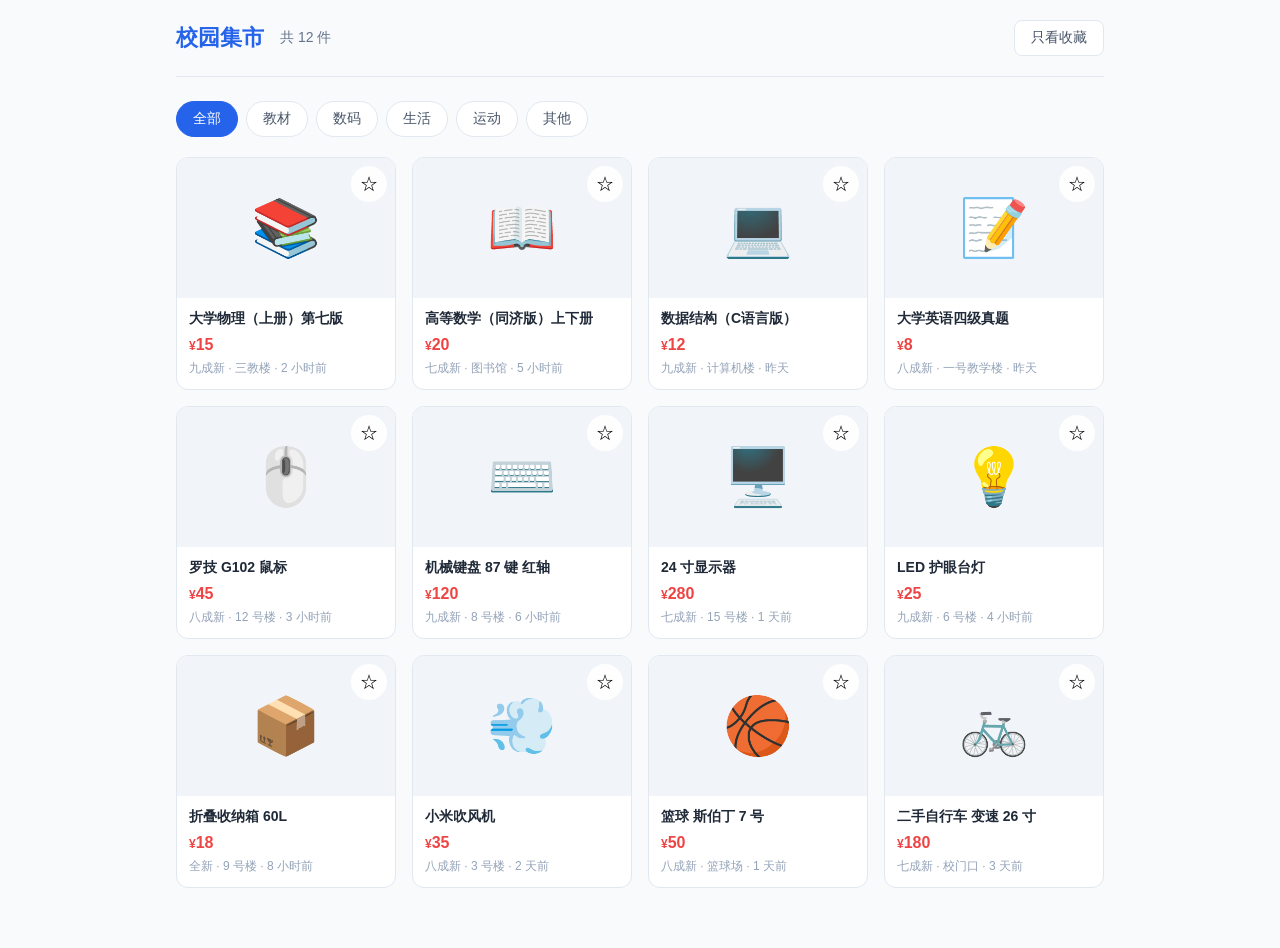
==== index.html @ 7775b3d7 "人机交互作业：校园集市" ====
<!DOCTYPE html>
<html lang="zh-CN">
<head>
  <meta charset="utf-8">
  <meta name="viewport" content="width=device-width, initial-scale=1">
  <title>校园集市</title>
  <link rel="stylesheet" href="css/style.css">
</head>
<body>

  <header>
    <h1>校园集市</h1>
    <span class="count" id="count">共 0 件</span>
    <button class="fav-filter" id="favFilter">只看收藏</button>
  </header>

  <div class="filters" id="filters">
    <button class="active" data-cat="全部">全部</button>
    <button data-cat="教材">教材</button>
    <button data-cat="数码">数码</button>
    <button data-cat="生活">生活</button>
    <button data-cat="运动">运动</button>
    <button data-cat="其他">其他</button>
  </div>

  <div class="grid" id="grid"></div>

  <script src="js/data.js"></script>
  <script src="js/app.js"></script>
</body>
</html>
---- css/style.css ----
/* ===== 基础 ===== */
* { box-sizing: border-box; }

body {
  font-family: -apple-system, "Segoe UI", "Microsoft YaHei", sans-serif;
  max-width: 960px;
  margin: 0 auto;
  padding: 0 16px 60px;
  color: #1f2937;
  background: #f8fafc;
}

/* ===== 顶栏 ===== */
header {
  display: flex;
  align-items: center;
  gap: 16px;
  padding: 20px 0;
  border-bottom: 1px solid #e2e8f0;
  margin-bottom: 24px;
}
header h1 { font-size: 22px; margin: 0; color: #2563eb; }
header .count { color: #64748b; font-size: 14px; }

/* ===== 分类筛选 ===== */
.filters { display: flex; gap: 8px; flex-wrap: wrap; margin-bottom: 20px; }
.filters button {
  padding: 8px 16px;
  border: 1px solid #e2e8f0;
  background: #fff;
  border-radius: 999px;
  cursor: pointer;
  font-size: 14px;
  color: #475569;
}
.filters button:hover { border-color: #93c5fd; }
.filters button.active { background: #2563eb; color: #fff; border-color: #2563eb; }

/* ===== 商品卡片网格 ===== */
.grid {
  display: grid;
  grid-template-columns: repeat(auto-fill, minmax(200px, 1fr));
  gap: 16px;
}

.card {
  background: #fff;
  border-radius: 12px;
  overflow: hidden;
  border: 1px solid #e2e8f0;
  position: relative;
  transition: transform .15s, box-shadow .15s;
}
.card:hover { transform: translateY(-2px); box-shadow: 0 8px 20px rgba(0,0,0,.08); }

.card .thumb {
  height: 140px;
  display: flex;
  align-items: center;
  justify-content: center;
  font-size: 56px;
  background: #f1f5f9;
}
.card .info { padding: 12px; }
.card .title {
  font-size: 14px; font-weight: 600; margin: 0 0 8px;
  overflow: hidden; text-overflow: ellipsis; white-space: nowrap;
}
.card .price { color: #ef4444; font-weight: 700; font-size: 16px; }
.card .price::before { content: "¥"; font-size: 12px; }
.card .meta { font-size: 12px; color: #94a3b8; margin-top: 6px; }

/* ===== 收藏按钮 ===== */
.fav-btn {
  position: absolute; top: 8px; right: 8px;
  width: 36px; height: 36px;
  border: none; border-radius: 50%;
  background: rgba(255,255,255,.9);
  font-size: 18px; cursor: pointer; line-height: 1;
}
.fav-btn:hover { background: #fff; }

/* ===== 空状态 ===== */
.empty { text-align: center; padding: 60px 20px; color: #94a3b8; }
.empty button {
  margin-top: 12px; padding: 8px 20px;
  border: 1px solid #e2e8f0; background: #fff;
  border-radius: 8px; cursor: pointer; color: #2563eb;
}

/* ===== 移动端：两列变一列 ===== */
@media (max-width: 640px) {
  .grid { grid-template-columns: 1fr; }
}
/* ===== 只看收藏 按钮 ===== */
header .fav-filter {
  margin-left: auto;
  padding: 8px 16px;
  border: 1px solid #e2e8f0;
  background: #fff;
  border-radius: 8px;
  cursor: pointer;
  font-size: 14px;
  color: #475569;
}
header .fav-filter.on {
  background: #2563eb;
  color: #fff;
  border-color: #2563eb;
}
/* ===== 详情页 ===== */
.back { text-decoration: none; color: #2563eb; font-size: 14px; }
.detail {
  display: grid;
  grid-template-columns: 320px 1fr;
  gap: 32px;
  background: #fff;
  border: 1px solid #e2e8f0;
  border-radius: 12px;
  padding: 24px;
}
.detail-thumb {
  height: 320px;
  display: flex; align-items: center; justify-content: center;
  font-size: 140px;
  background: #f1f5f9;
  border-radius: 8px;
}
.detail-info h2 { margin: 0 0 12px; font-size: 22px; }
.detail-info .price { font-size: 28px; color: #ef4444; font-weight: 700; }
.detail-info .price::before { content: "¥"; font-size: 16px; }
.detail-info .tags { display: flex; gap: 8px; margin: 12px 0; }
.detail-info .tags span {
  font-size: 12px; padding: 4px 10px; border-radius: 999px;
  background: #eff6ff; color: #2563eb;
}
.desc { color: #475569; line-height: 1.8; }
.seller { list-style: none; padding: 0; color: #64748b; font-size: 14px; line-height: 2; }
.fav-btn-big {
  margin-top: 16px; padding: 12px 28px;
  border: 1px solid #e2e8f0; background: #fff;
  border-radius: 8px; cursor: pointer; font-size: 16px; color: #475569;
}
.fav-btn-big:hover { border-color: #93c5fd; }

@media (max-width: 640px) {
  .detail { grid-template-columns: 1fr; }
  .detail-thumb { height: 220px; font-size: 100px; }
}
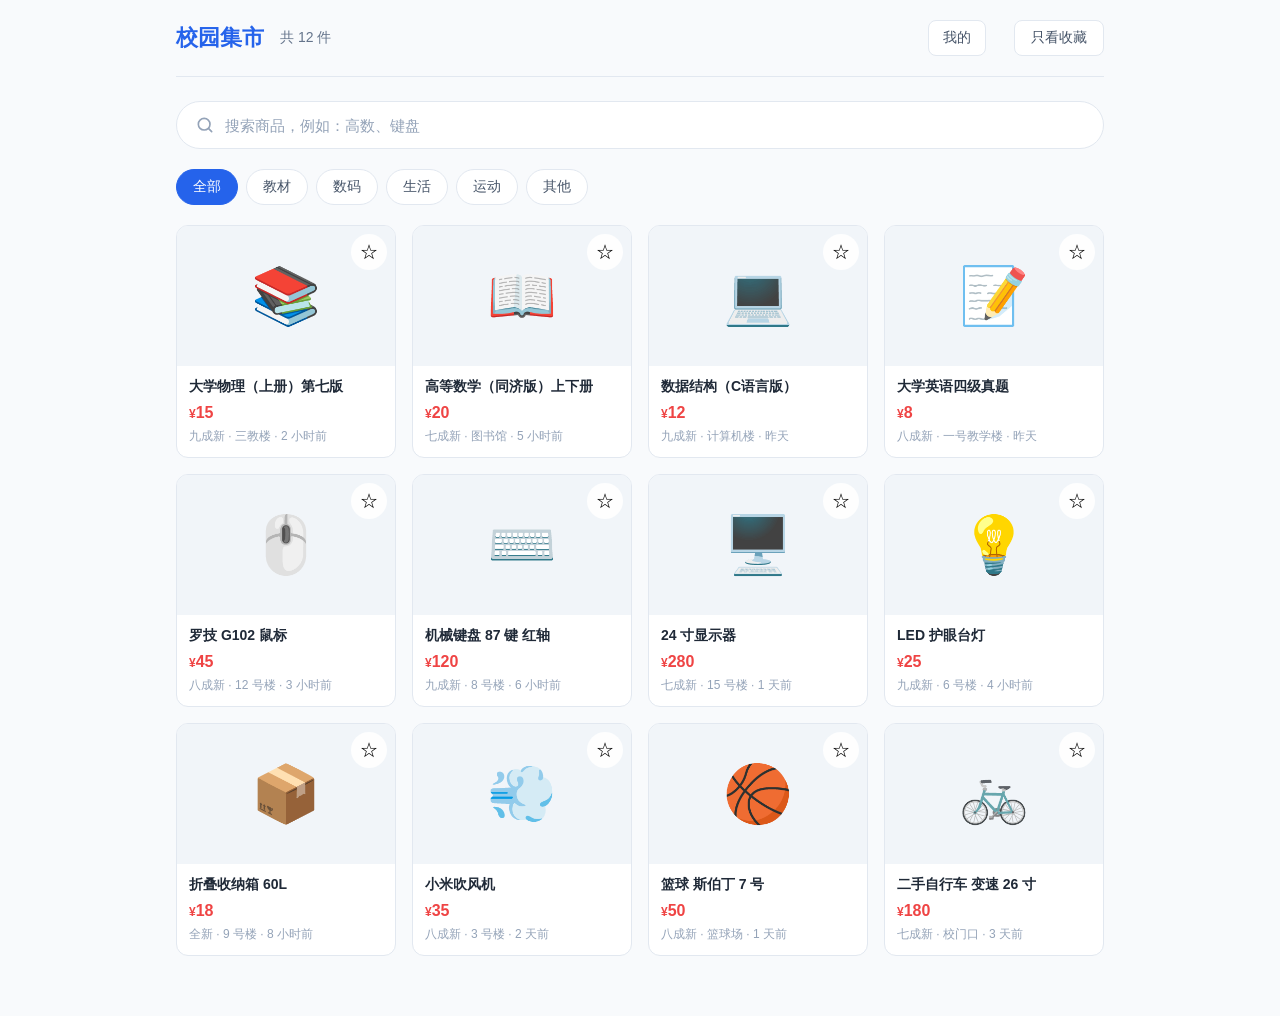
==== commit 2944fc22: "新增关键词搜索（含别名匹配）与个人主页（收藏/浏览记录标签），移除购物车" ====
--- a/index.html
+++ b/index.html
@@ -11,8 +11,13 @@
   <header>
     <h1>校园集市</h1>
     <span class="count" id="count">共 0 件</span>
+    <nav class="topnav">
+      <a href="profile.html" class="nav-link">我的</a>
+    </nav>
     <button class="fav-filter" id="favFilter">只看收藏</button>
   </header>
+
+  <input id="search" class="search" type="search" placeholder="搜索商品，例如：高数、键盘" aria-label="搜索商品">
 
   <div class="filters" id="filters">
     <button class="active" data-cat="全部">全部</button>
@@ -25,7 +30,12 @@
 
   <div class="grid" id="grid"></div>
 
+  <nav class="tabbar">
+    <a href="index.html" class="tab active">首页</a>
+    <a href="profile.html" class="tab">我的</a>
+  </nav>
+
   <script src="js/data.js"></script>
   <script src="js/app.js"></script>
 </body>
-</html>+</html>
--- a/css/style.css
+++ b/css/style.css
@@ -36,6 +36,26 @@
 .filters button:hover { border-color: #93c5fd; }
 .filters button.active { background: #2563eb; color: #fff; border-color: #2563eb; }
 
+/* ===== 搜索框 ===== */
+.search {
+  width: 100%;
+  height: 48px;
+  padding: 0 20px 0 48px;
+  margin-bottom: 20px;
+  font-family: inherit;
+  font-size: 15px;
+  color: #1f2937;
+  background-color: #fff;
+  background-image: url("data:image/svg+xml,%3Csvg xmlns='http://www.w3.org/2000/svg' width='20' height='20' viewBox='0 0 24 24' fill='none' stroke='%2394a3b8' stroke-width='2' stroke-linecap='round'%3E%3Ccircle cx='11' cy='11' r='7'/%3E%3Cpath d='M20 20l-3.6-3.6'/%3E%3C/svg%3E");
+  background-repeat: no-repeat;
+  background-position: 18px center;
+  border: 1px solid #e2e8f0;
+  border-radius: 999px;
+}
+.search::placeholder { color: #94a3b8; }
+.search:hover { border-color: #cbd5e1; }
+.search:focus { outline: none; border-color: #93c5fd; box-shadow: 0 0 0 3px rgba(37,99,235,.12); }
+
 /* ===== 商品卡片网格 ===== */
 .grid {
   display: grid;
@@ -146,4 +166,114 @@
 @media (max-width: 640px) {
   .detail { grid-template-columns: 1fr; }
   .detail-thumb { height: 220px; font-size: 100px; }
+}
+
+/* ===== 顶部导航（桌面端）===== */
+.topnav { display: flex; align-items: center; gap: 8px; margin-left: auto; }
+.nav-link {
+  padding: 8px 14px;
+  border: 1px solid #e2e8f0;
+  border-radius: 8px;
+  background: #fff;
+  color: #475569;
+  font-size: 14px;
+  text-decoration: none;
+}
+.nav-link:hover { border-color: #93c5fd; color: #2563eb; }
+header .topnav + .fav-filter { margin-left: 12px; }
+
+/* ===== 底部标签栏（手机端）===== */
+.tabbar { display: none; }
+
+/* ===== 收藏列表 ===== */
+#favList { display: flex; flex-direction: column; gap: 12px; }
+.cart-row {
+  display: flex;
+  align-items: center;
+  gap: 16px;
+  padding: 14px 16px;
+  background: #fff;
+  border: 1px solid #e2e8f0;
+  border-radius: 12px;
+}
+.cart-thumb {
+  width: 64px; height: 64px;
+  flex: none;
+  display: flex; align-items: center; justify-content: center;
+  font-size: 32px;
+  background: #f1f5f9;
+  border-radius: 8px;
+}
+.cart-info { flex: 1; min-width: 0; }
+.cart-title {
+  display: block;
+  color: #1f2937;
+  font-size: 14px;
+  font-weight: 600;
+  text-decoration: none;
+  overflow: hidden;
+  text-overflow: ellipsis;
+  white-space: nowrap;
+}
+.cart-meta { margin-top: 4px; font-size: 12px; color: #94a3b8; }
+.cart-price { color: #ef4444; font-weight: 700; }
+.cart-price::before { content: "¥"; font-size: 12px; }
+.cart-remove {
+  border: none; background: none;
+  color: #94a3b8; font-size: 13px; cursor: pointer;
+}
+.cart-remove:hover { color: #ef4444; }
+.empty-link { display: inline-block; margin-top: 12px; color: #2563eb; font-size: 14px; }
+
+/* ===== 个人主页 ===== */
+.profile-head {
+  display: flex; align-items: center; gap: 16px;
+  margin: 4px 0 16px;
+}
+.avatar {
+  width: 64px; height: 64px; flex: none;
+  display: flex; align-items: center; justify-content: center;
+  font-size: 26px; font-weight: 600;
+  color: #2563eb; background: #eff6ff; border-radius: 50%;
+}
+.p-name { margin: 0; font-size: 18px; font-weight: 600; }
+
+/* 标签：点了只换下面的内容，不跳页面 */
+.tabs { display: flex; gap: 12px; margin-bottom: 16px; }
+.tab-btn {
+  flex: 1;
+  padding: 12px;
+  font-family: inherit;
+  font-size: 14px;
+  color: #475569;
+  background: #fff;
+  border: 1px solid #e2e8f0;
+  border-radius: 10px;
+  cursor: pointer;
+}
+.tab-btn:hover { border-color: #93c5fd; }
+.tab-btn.active { color: #2563eb; background: #eff6ff; border-color: #bfdbfe; font-weight: 600; }
+
+/* 内容区 */
+.panel { padding: 12px; background: #fff; border: 1px solid #e2e8f0; border-radius: 12px; }
+.panel .cart-row { padding: 12px 8px; border: none; border-radius: 8px; }
+.panel .cart-row + .cart-row { border-top: 1px solid #f1f5f9; }
+
+@media (max-width: 640px) {
+  .topnav { display: none; }
+  header .topnav + .fav-filter { margin-left: auto; }
+  body { padding-bottom: 80px; }
+  .tabbar {
+    display: flex;
+    position: fixed; left: 0; right: 0; bottom: 0;
+    padding: 8px 0 calc(8px + env(safe-area-inset-bottom));
+    background: #fff;
+    border-top: 1px solid #e2e8f0;
+    z-index: 10;
+  }
+  .tabbar .tab {
+    flex: 1; text-align: center;
+    font-size: 12px; color: #64748b; text-decoration: none;
+  }
+  .tabbar .tab.active { color: #2563eb; font-weight: 600; }
 }
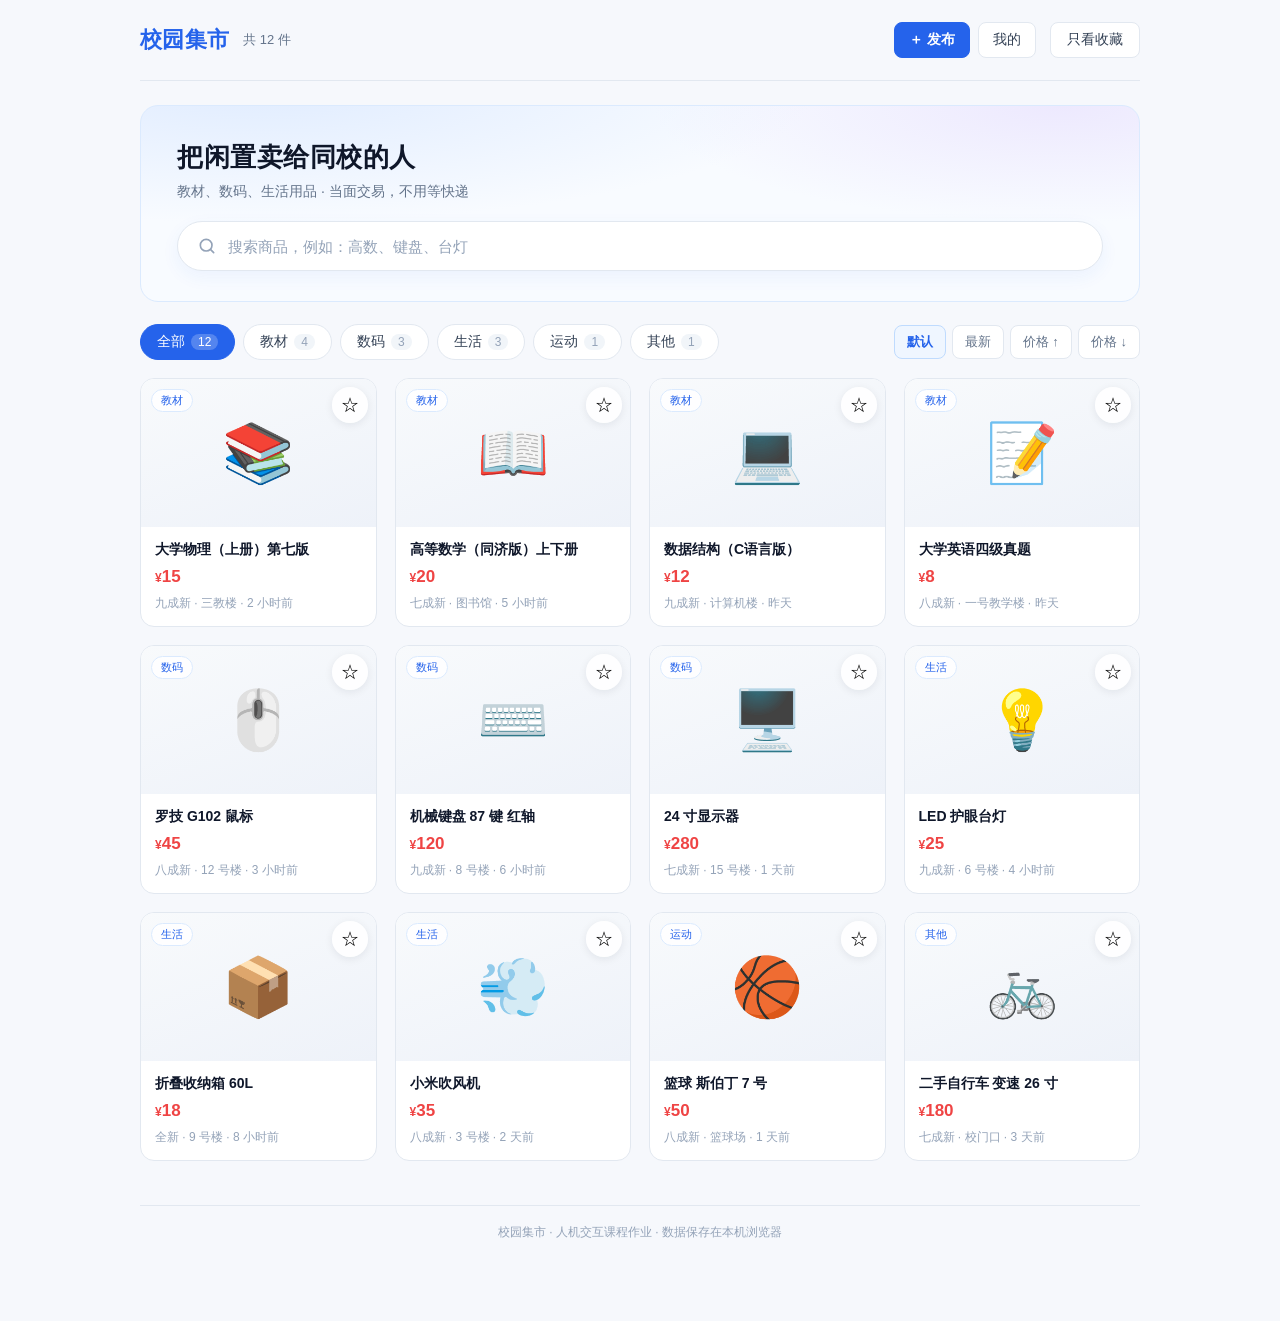
==== commit 4d2765a6: "整体加强：Hero 与视觉体系、分类计数、排序、发布页、浏览量、同类推荐、我发布的" ====
--- a/index.html
+++ b/index.html
@@ -3,39 +3,49 @@
 <head>
   <meta charset="utf-8">
   <meta name="viewport" content="width=device-width, initial-scale=1">
-  <title>校园集市</title>
+  <title>校园集市 · 校园二手交易</title>
   <link rel="stylesheet" href="css/style.css">
 </head>
 <body>
 
   <header>
-    <h1>校园集市</h1>
+    <a class="brand" href="index.html">校园集市</a>
     <span class="count" id="count">共 0 件</span>
     <nav class="topnav">
+      <a href="publish.html" class="nav-link nav-link--primary">＋ 发布</a>
       <a href="profile.html" class="nav-link">我的</a>
     </nav>
-    <button class="fav-filter" id="favFilter">只看收藏</button>
+    <button class="fav-filter" id="favFilter" aria-pressed="false">只看收藏</button>
   </header>
 
-  <input id="search" class="search" type="search" placeholder="搜索商品，例如：高数、键盘" aria-label="搜索商品">
+  <section class="hero">
+    <h2>把闲置卖给同校的人</h2>
+    <p>教材、数码、生活用品 · 当面交易，不用等快递</p>
+    <input id="search" class="search" type="search" placeholder="搜索商品，例如：高数、键盘、台灯" aria-label="搜索商品">
+  </section>
 
-  <div class="filters" id="filters">
-    <button class="active" data-cat="全部">全部</button>
-    <button data-cat="教材">教材</button>
-    <button data-cat="数码">数码</button>
-    <button data-cat="生活">生活</button>
-    <button data-cat="运动">运动</button>
-    <button data-cat="其他">其他</button>
+  <div class="toolbar">
+    <div class="filters" id="filters"></div>
+    <div class="sort" id="sort" role="group" aria-label="排序方式">
+      <button data-sort="default" class="active">默认</button>
+      <button data-sort="newest">最新</button>
+      <button data-sort="price-asc">价格 ↑</button>
+      <button data-sort="price-desc">价格 ↓</button>
+    </div>
   </div>
 
   <div class="grid" id="grid"></div>
 
+  <footer>校园集市 · 人机交互课程作业 · 数据保存在本机浏览器</footer>
+
   <nav class="tabbar">
     <a href="index.html" class="tab active">首页</a>
+    <a href="publish.html" class="tab">发布</a>
     <a href="profile.html" class="tab">我的</a>
   </nav>
 
   <script src="js/data.js"></script>
+  <script src="js/store.js"></script>
   <script src="js/app.js"></script>
 </body>
 </html>
--- a/css/style.css
+++ b/css/style.css
@@ -1,213 +1,407 @@
-/* ===== 基础 ===== */
+/* ===== 设计变量 ===== */
+:root {
+  --blue: #2563eb;
+  --blue-dark: #1d4ed8;
+  --blue-soft: #eff6ff;
+  --ink: #0f172a;
+  --text: #334155;
+  --muted: #64748b;
+  --faint: #94a3b8;
+  --line: #e2e8f0;
+  --bg: #f6f8fc;
+  --card: #ffffff;
+  --red: #ef4444;
+  --radius: 12px;
+}
+
 * { box-sizing: border-box; }
 
 body {
   font-family: -apple-system, "Segoe UI", "Microsoft YaHei", sans-serif;
-  max-width: 960px;
+  max-width: 1040px;
   margin: 0 auto;
-  padding: 0 16px 60px;
-  color: #1f2937;
-  background: #f8fafc;
-}
+  padding: 0 20px 80px;
+  color: var(--ink);
+  background: var(--bg);
+  -webkit-font-smoothing: antialiased;
+}
+
+a { color: var(--blue); }
 
 /* ===== 顶栏 ===== */
 header {
   display: flex;
   align-items: center;
-  gap: 16px;
-  padding: 20px 0;
-  border-bottom: 1px solid #e2e8f0;
+  gap: 14px;
+  padding: 22px 0;
+  border-bottom: 1px solid var(--line);
   margin-bottom: 24px;
 }
-header h1 { font-size: 22px; margin: 0; color: #2563eb; }
-header .count { color: #64748b; font-size: 14px; }
-
-/* ===== 分类筛选 ===== */
-.filters { display: flex; gap: 8px; flex-wrap: wrap; margin-bottom: 20px; }
-.filters button {
+header h1, header .brand {
+  font-size: 22px;
+  font-weight: 700;
+  margin: 0;
+  color: var(--blue);
+  text-decoration: none;
+  letter-spacing: .3px;
+}
+header .count { color: var(--muted); font-size: 13px; }
+header .back { color: var(--blue); text-decoration: none; font-size: 14px; }
+
+.topnav { display: flex; align-items: center; gap: 8px; margin-left: auto; }
+.nav-link {
+  padding: 8px 14px;
+  border: 1px solid var(--line);
+  border-radius: 8px;
+  background: #fff;
+  color: var(--text);
+  font-size: 14px;
+  text-decoration: none;
+  transition: border-color .15s, color .15s;
+}
+.nav-link:hover { border-color: #93c5fd; color: var(--blue); }
+.nav-link--primary {
+  background: var(--blue);
+  border-color: var(--blue);
+  color: #fff;
+  font-weight: 600;
+}
+.nav-link--primary:hover { background: var(--blue-dark); border-color: var(--blue-dark); color: #fff; }
+
+header .fav-filter {
   padding: 8px 16px;
-  border: 1px solid #e2e8f0;
-  background: #fff;
-  border-radius: 999px;
-  cursor: pointer;
-  font-size: 14px;
-  color: #475569;
-}
-.filters button:hover { border-color: #93c5fd; }
-.filters button.active { background: #2563eb; color: #fff; border-color: #2563eb; }
+  border: 1px solid var(--line);
+  background: #fff;
+  border-radius: 8px;
+  cursor: pointer;
+  font-size: 14px;
+  font-family: inherit;
+  color: var(--text);
+}
+header .fav-filter.on { background: var(--blue); color: #fff; border-color: var(--blue); }
+
+/* ===== 首页 Hero ===== */
+.hero {
+  padding: 34px 36px 30px;
+  margin-bottom: 22px;
+  border: 1px solid #dbeafe;
+  border-radius: 18px;
+  background:
+    radial-gradient(900px 220px at 12% -10%, #e0ecff 0%, transparent 62%),
+    radial-gradient(700px 200px at 92% 0%, #ede9fe 0%, transparent 58%),
+    #f8fbff;
+}
+.hero h2 { margin: 0 0 8px; font-size: 26px; letter-spacing: .5px; }
+.hero p { margin: 0 0 20px; color: var(--muted); font-size: 14px; }
 
 /* ===== 搜索框 ===== */
 .search {
   width: 100%;
-  height: 48px;
-  padding: 0 20px 0 48px;
-  margin-bottom: 20px;
+  height: 50px;
+  padding: 0 20px 0 50px;
   font-family: inherit;
   font-size: 15px;
-  color: #1f2937;
+  color: var(--ink);
   background-color: #fff;
   background-image: url("data:image/svg+xml,%3Csvg xmlns='http://www.w3.org/2000/svg' width='20' height='20' viewBox='0 0 24 24' fill='none' stroke='%2394a3b8' stroke-width='2' stroke-linecap='round'%3E%3Ccircle cx='11' cy='11' r='7'/%3E%3Cpath d='M20 20l-3.6-3.6'/%3E%3C/svg%3E");
   background-repeat: no-repeat;
-  background-position: 18px center;
-  border: 1px solid #e2e8f0;
+  background-position: 19px center;
+  border: 1px solid var(--line);
   border-radius: 999px;
-}
-.search::placeholder { color: #94a3b8; }
+  box-shadow: 0 6px 18px rgba(37, 99, 235, .06);
+}
+.search::placeholder { color: var(--faint); }
 .search:hover { border-color: #cbd5e1; }
-.search:focus { outline: none; border-color: #93c5fd; box-shadow: 0 0 0 3px rgba(37,99,235,.12); }
+.search:focus { outline: none; border-color: #93c5fd; box-shadow: 0 0 0 4px rgba(37, 99, 235, .12); }
+
+/* ===== 工具栏：分类 + 排序 ===== */
+.toolbar {
+  display: flex;
+  align-items: center;
+  gap: 12px;
+  flex-wrap: wrap;
+  margin-bottom: 18px;
+}
+.filters { display: flex; gap: 8px; flex-wrap: wrap; }
+.filters button {
+  display: inline-flex;
+  align-items: center;
+  gap: 6px;
+  padding: 8px 16px;
+  border: 1px solid var(--line);
+  background: #fff;
+  border-radius: 999px;
+  cursor: pointer;
+  font-size: 14px;
+  font-family: inherit;
+  color: var(--text);
+  transition: border-color .15s, background .15s;
+}
+.filters button:hover { border-color: #93c5fd; }
+.filters button.active { background: var(--blue); color: #fff; border-color: var(--blue); }
+.filters .tag-n {
+  font-size: 12px;
+  color: var(--faint);
+  background: #f1f5f9;
+  border-radius: 999px;
+  padding: 1px 7px;
+}
+.filters button.active .tag-n { background: rgba(255,255,255,.22); color: #fff; }
+
+.sort { display: flex; gap: 6px; margin-left: auto; }
+.sort button {
+  padding: 7px 12px;
+  border: 1px solid var(--line);
+  background: #fff;
+  border-radius: 8px;
+  cursor: pointer;
+  font-size: 13px;
+  font-family: inherit;
+  color: var(--muted);
+}
+.sort button:hover { border-color: #93c5fd; color: var(--blue); }
+.sort button.active { background: var(--blue-soft); border-color: #bfdbfe; color: var(--blue); font-weight: 600; }
 
 /* ===== 商品卡片网格 ===== */
 .grid {
   display: grid;
-  grid-template-columns: repeat(auto-fill, minmax(200px, 1fr));
-  gap: 16px;
-}
-
+  grid-template-columns: repeat(auto-fill, minmax(220px, 1fr));
+  gap: 18px;
+}
 .card {
-  background: #fff;
-  border-radius: 12px;
+  background: var(--card);
+  border-radius: 14px;
   overflow: hidden;
-  border: 1px solid #e2e8f0;
+  border: 1px solid var(--line);
   position: relative;
-  transition: transform .15s, box-shadow .15s;
-}
-.card:hover { transform: translateY(-2px); box-shadow: 0 8px 20px rgba(0,0,0,.08); }
-
+  transition: transform .18s, box-shadow .18s, border-color .18s;
+}
+.card:hover {
+  transform: translateY(-3px);
+  border-color: #dbeafe;
+  box-shadow: 0 12px 26px rgba(15, 23, 42, .09);
+}
 .card .thumb {
-  height: 140px;
+  height: 148px;
   display: flex;
   align-items: center;
   justify-content: center;
-  font-size: 56px;
-  background: #f1f5f9;
-}
-.card .info { padding: 12px; }
+  font-size: 58px;
+  background: linear-gradient(160deg, #f8fafc, #eef2f9);
+}
+.card .info { padding: 14px; }
 .card .title {
-  font-size: 14px; font-weight: 600; margin: 0 0 8px;
-  overflow: hidden; text-overflow: ellipsis; white-space: nowrap;
-}
-.card .price { color: #ef4444; font-weight: 700; font-size: 16px; }
+  font-size: 14px;
+  font-weight: 600;
+  margin: 0 0 8px;
+  overflow: hidden;
+  text-overflow: ellipsis;
+  white-space: nowrap;
+}
+.card .price { color: var(--red); font-weight: 700; font-size: 17px; }
 .card .price::before { content: "¥"; font-size: 12px; }
-.card .meta { font-size: 12px; color: #94a3b8; margin-top: 6px; }
+.card .meta { font-size: 12px; color: var(--faint); margin-top: 8px; }
+.card .cat-tag {
+  position: absolute;
+  left: 10px;
+  top: 10px;
+  padding: 3px 9px;
+  font-size: 11px;
+  color: var(--blue);
+  background: rgba(255,255,255,.92);
+  border: 1px solid #dbeafe;
+  border-radius: 999px;
+}
 
 /* ===== 收藏按钮 ===== */
 .fav-btn {
-  position: absolute; top: 8px; right: 8px;
-  width: 36px; height: 36px;
-  border: none; border-radius: 50%;
-  background: rgba(255,255,255,.9);
-  font-size: 18px; cursor: pointer; line-height: 1;
+  position: absolute;
+  top: 8px;
+  right: 8px;
+  width: 36px;
+  height: 36px;
+  border: none;
+  border-radius: 50%;
+  background: rgba(255,255,255,.92);
+  box-shadow: 0 2px 8px rgba(15,23,42,.08);
+  font-size: 18px;
+  cursor: pointer;
+  line-height: 1;
 }
 .fav-btn:hover { background: #fff; }
 
 /* ===== 空状态 ===== */
-.empty { text-align: center; padding: 60px 20px; color: #94a3b8; }
+.empty { grid-column: 1 / -1; text-align: center; padding: 64px 20px; color: var(--faint); }
+.empty p { margin: 0 0 4px; font-size: 15px; }
 .empty button {
-  margin-top: 12px; padding: 8px 20px;
-  border: 1px solid #e2e8f0; background: #fff;
-  border-radius: 8px; cursor: pointer; color: #2563eb;
-}
-
-/* ===== 移动端：两列变一列 ===== */
-@media (max-width: 640px) {
-  .grid { grid-template-columns: 1fr; }
-}
-/* ===== 只看收藏 按钮 ===== */
-header .fav-filter {
-  margin-left: auto;
-  padding: 8px 16px;
-  border: 1px solid #e2e8f0;
+  margin-top: 14px;
+  padding: 9px 22px;
+  border: 1px solid var(--line);
   background: #fff;
   border-radius: 8px;
   cursor: pointer;
-  font-size: 14px;
-  color: #475569;
-}
-header .fav-filter.on {
-  background: #2563eb;
-  color: #fff;
-  border-color: #2563eb;
-}
+  color: var(--blue);
+  font-family: inherit;
+  font-size: 14px;
+}
+.empty-link { display: inline-block; margin-top: 12px; color: var(--blue); font-size: 14px; }
+
+/* ===== 页脚 ===== */
+footer {
+  margin-top: 44px;
+  padding-top: 18px;
+  border-top: 1px solid var(--line);
+  color: var(--faint);
+  font-size: 12px;
+  text-align: center;
+}
+
 /* ===== 详情页 ===== */
-.back { text-decoration: none; color: #2563eb; font-size: 14px; }
 .detail {
   display: grid;
-  grid-template-columns: 320px 1fr;
+  grid-template-columns: 340px 1fr;
   gap: 32px;
   background: #fff;
-  border: 1px solid #e2e8f0;
+  border: 1px solid var(--line);
+  border-radius: 16px;
+  padding: 26px;
+}
+.detail-thumb {
+  height: 340px;
+  display: flex;
+  align-items: center;
+  justify-content: center;
+  font-size: 150px;
+  background: linear-gradient(160deg, #f8fafc, #eef2f9);
   border-radius: 12px;
-  padding: 24px;
-}
-.detail-thumb {
-  height: 320px;
-  display: flex; align-items: center; justify-content: center;
-  font-size: 140px;
-  background: #f1f5f9;
-  border-radius: 8px;
 }
 .detail-info h2 { margin: 0 0 12px; font-size: 22px; }
-.detail-info .price { font-size: 28px; color: #ef4444; font-weight: 700; }
+.detail-info .price { font-size: 28px; color: var(--red); font-weight: 700; }
 .detail-info .price::before { content: "¥"; font-size: 16px; }
 .detail-info .tags { display: flex; gap: 8px; margin: 12px 0; }
 .detail-info .tags span {
-  font-size: 12px; padding: 4px 10px; border-radius: 999px;
-  background: #eff6ff; color: #2563eb;
-}
-.desc { color: #475569; line-height: 1.8; }
-.seller { list-style: none; padding: 0; color: #64748b; font-size: 14px; line-height: 2; }
+  font-size: 12px;
+  padding: 4px 10px;
+  border-radius: 999px;
+  background: var(--blue-soft);
+  color: var(--blue);
+}
+.desc { color: var(--text); line-height: 1.8; }
+.seller { list-style: none; padding: 0; color: var(--muted); font-size: 14px; line-height: 2; }
 .fav-btn-big {
-  margin-top: 16px; padding: 12px 28px;
-  border: 1px solid #e2e8f0; background: #fff;
-  border-radius: 8px; cursor: pointer; font-size: 16px; color: #475569;
-}
-.fav-btn-big:hover { border-color: #93c5fd; }
-
-@media (max-width: 640px) {
-  .detail { grid-template-columns: 1fr; }
-  .detail-thumb { height: 220px; font-size: 100px; }
-}
-
-/* ===== 顶部导航（桌面端）===== */
-.topnav { display: flex; align-items: center; gap: 8px; margin-left: auto; }
-.nav-link {
-  padding: 8px 14px;
-  border: 1px solid #e2e8f0;
-  border-radius: 8px;
-  background: #fff;
-  color: #475569;
-  font-size: 14px;
-  text-decoration: none;
-}
-.nav-link:hover { border-color: #93c5fd; color: #2563eb; }
-header .topnav + .fav-filter { margin-left: 12px; }
-
-/* ===== 底部标签栏（手机端）===== */
-.tabbar { display: none; }
-
-/* ===== 收藏列表 ===== */
-#favList { display: flex; flex-direction: column; gap: 12px; }
-.cart-row {
-  display: flex;
-  align-items: center;
-  gap: 16px;
-  padding: 14px 16px;
-  background: #fff;
-  border: 1px solid #e2e8f0;
-  border-radius: 12px;
-}
-.cart-thumb {
-  width: 64px; height: 64px;
-  flex: none;
+  margin-top: 16px;
+  padding: 12px 28px;
+  border: 1px solid var(--line);
+  background: #fff;
+  border-radius: 10px;
+  cursor: pointer;
+  font-size: 16px;
+  font-family: inherit;
+  color: var(--text);
+}
+.fav-btn-big:hover { border-color: #93c5fd; color: var(--blue); }
+
+.section-title {
+  margin: 34px 0 14px;
+  font-size: 16px;
+  font-weight: 600;
+}
+
+/* ===== 发布页表单 ===== */
+.form-card {
+  background: #fff;
+  border: 1px solid var(--line);
+  border-radius: 16px;
+  padding: 28px;
+}
+.field { margin-bottom: 18px; }
+.field label { display: block; margin-bottom: 8px; font-size: 14px; color: var(--text); font-weight: 600; }
+.field .hint { font-weight: 400; color: var(--faint); font-size: 12px; margin-left: 6px; }
+.field input,
+.field select,
+.field textarea {
+  width: 100%;
+  padding: 11px 14px;
+  font-family: inherit;
+  font-size: 14px;
+  color: var(--ink);
+  background: #fff;
+  border: 1px solid var(--line);
+  border-radius: 10px;
+}
+.field textarea { min-height: 96px; resize: vertical; line-height: 1.7; }
+.field input:focus,
+.field select:focus,
+.field textarea:focus { outline: none; border-color: #93c5fd; box-shadow: 0 0 0 3px rgba(37,99,235,.12); }
+.field-row { display: grid; grid-template-columns: 1fr 1fr; gap: 16px; }
+.emoji-picker { display: flex; gap: 8px; flex-wrap: wrap; }
+.emoji-picker button {
+  width: 46px; height: 46px;
+  font-size: 22px;
+  border: 1px solid var(--line);
+  border-radius: 10px;
+  background: #fff;
+  cursor: pointer;
+}
+.emoji-picker button.active { border-color: var(--blue); background: var(--blue-soft); }
+.submit-btn {
+  width: 100%;
+  padding: 14px;
+  border: none;
+  border-radius: 10px;
+  background: var(--blue);
+  color: #fff;
+  font-size: 16px;
+  font-family: inherit;
+  font-weight: 600;
+  cursor: pointer;
+}
+.submit-btn:hover { background: var(--blue-dark); }
+.form-error { color: var(--red); font-size: 13px; margin: -6px 0 14px; }
+
+/* ===== 个人主页 ===== */
+.profile-head { display: flex; align-items: center; gap: 16px; margin: 4px 0 18px; }
+.avatar {
+  width: 64px; height: 64px; flex: none;
+  display: flex; align-items: center; justify-content: center;
+  font-size: 26px; font-weight: 600;
+  color: var(--blue); background: #e8f0ff; border-radius: 50%;
+}
+.p-name { margin: 0; font-size: 18px; font-weight: 600; }
+.p-sub { margin: 4px 0 0; font-size: 12px; color: var(--faint); }
+
+.tabs { display: flex; gap: 12px; margin-bottom: 16px; }
+.tab-btn {
+  flex: 1;
+  padding: 12px;
+  font-family: inherit;
+  font-size: 14px;
+  color: var(--muted);
+  background: #fff;
+  border: 1px solid var(--line);
+  border-radius: 10px;
+  cursor: pointer;
+}
+.tab-btn:hover { border-color: #93c5fd; }
+.tab-btn.active { color: var(--blue); background: var(--blue-soft); border-color: #bfdbfe; font-weight: 600; }
+
+.panel { padding: 12px; background: #fff; border: 1px solid var(--line); border-radius: 14px; }
+.panel .row-item { padding: 12px 8px; border-radius: 8px; }
+.panel .row-item + .row-item { border-top: 1px solid #f1f5f9; }
+
+/* 列表行（收藏 / 浏览记录 / 我发布的） */
+.row-item { display: flex; align-items: center; gap: 16px; }
+.row-thumb {
+  width: 64px; height: 64px; flex: none;
   display: flex; align-items: center; justify-content: center;
   font-size: 32px;
   background: #f1f5f9;
-  border-radius: 8px;
-}
-.cart-info { flex: 1; min-width: 0; }
-.cart-title {
+  border-radius: 10px;
+}
+.row-info { flex: 1; min-width: 0; }
+.row-title {
   display: block;
-  color: #1f2937;
+  color: var(--ink);
   font-size: 14px;
   font-weight: 600;
   text-decoration: none;
@@ -215,65 +409,47 @@
   text-overflow: ellipsis;
   white-space: nowrap;
 }
-.cart-meta { margin-top: 4px; font-size: 12px; color: #94a3b8; }
-.cart-price { color: #ef4444; font-weight: 700; }
-.cart-price::before { content: "¥"; font-size: 12px; }
-.cart-remove {
+.row-meta { margin-top: 4px; font-size: 12px; color: var(--faint); }
+.row-price { color: var(--red); font-weight: 700; }
+.row-price::before { content: "¥"; font-size: 12px; }
+.row-action {
   border: none; background: none;
-  color: #94a3b8; font-size: 13px; cursor: pointer;
-}
-.cart-remove:hover { color: #ef4444; }
-.empty-link { display: inline-block; margin-top: 12px; color: #2563eb; font-size: 14px; }
-
-/* ===== 个人主页 ===== */
-.profile-head {
-  display: flex; align-items: center; gap: 16px;
-  margin: 4px 0 16px;
-}
-.avatar {
-  width: 64px; height: 64px; flex: none;
-  display: flex; align-items: center; justify-content: center;
-  font-size: 26px; font-weight: 600;
-  color: #2563eb; background: #eff6ff; border-radius: 50%;
-}
-.p-name { margin: 0; font-size: 18px; font-weight: 600; }
-
-/* 标签：点了只换下面的内容，不跳页面 */
-.tabs { display: flex; gap: 12px; margin-bottom: 16px; }
-.tab-btn {
-  flex: 1;
-  padding: 12px;
-  font-family: inherit;
-  font-size: 14px;
-  color: #475569;
-  background: #fff;
-  border: 1px solid #e2e8f0;
-  border-radius: 10px;
-  cursor: pointer;
-}
-.tab-btn:hover { border-color: #93c5fd; }
-.tab-btn.active { color: #2563eb; background: #eff6ff; border-color: #bfdbfe; font-weight: 600; }
-
-/* 内容区 */
-.panel { padding: 12px; background: #fff; border: 1px solid #e2e8f0; border-radius: 12px; }
-.panel .cart-row { padding: 12px 8px; border: none; border-radius: 8px; }
-.panel .cart-row + .cart-row { border-top: 1px solid #f1f5f9; }
+  color: var(--faint); font-size: 13px; cursor: pointer;
+  font-family: inherit;
+}
+.row-action:hover { color: var(--red); }
+
+/* ===== 底部标签栏（手机端）===== */
+.tabbar { display: none; }
+
+/* ===== 键盘可达性 ===== */
+:focus-visible { outline: 2px solid var(--blue); outline-offset: 2px; }
 
 @media (max-width: 640px) {
+  body { padding: 0 16px 84px; }
+  header { padding: 16px 0; margin-bottom: 18px; gap: 10px; }
+  header h1, header .brand { font-size: 19px; }
   .topnav { display: none; }
-  header .topnav + .fav-filter { margin-left: auto; }
-  body { padding-bottom: 80px; }
+  header .fav-filter { margin-left: auto; }
+  .hero { padding: 24px 20px; border-radius: 14px; }
+  .hero h2 { font-size: 21px; }
+  .search { height: 46px; font-size: 14px; }
+  .toolbar { gap: 10px; }
+  .sort { margin-left: 0; }
+  .grid { grid-template-columns: 1fr; }
+  .detail { grid-template-columns: 1fr; padding: 18px; }
+  .detail-thumb { height: 220px; font-size: 100px; }
+  .field-row { grid-template-columns: 1fr; }
+  .form-card { padding: 20px; }
+
   .tabbar {
     display: flex;
     position: fixed; left: 0; right: 0; bottom: 0;
     padding: 8px 0 calc(8px + env(safe-area-inset-bottom));
     background: #fff;
-    border-top: 1px solid #e2e8f0;
+    border-top: 1px solid var(--line);
     z-index: 10;
   }
-  .tabbar .tab {
-    flex: 1; text-align: center;
-    font-size: 12px; color: #64748b; text-decoration: none;
-  }
-  .tabbar .tab.active { color: #2563eb; font-weight: 600; }
-}+  .tabbar .tab { flex: 1; text-align: center; font-size: 12px; color: var(--muted); text-decoration: none; }
+  .tabbar .tab.active { color: var(--blue); font-weight: 600; }
+}
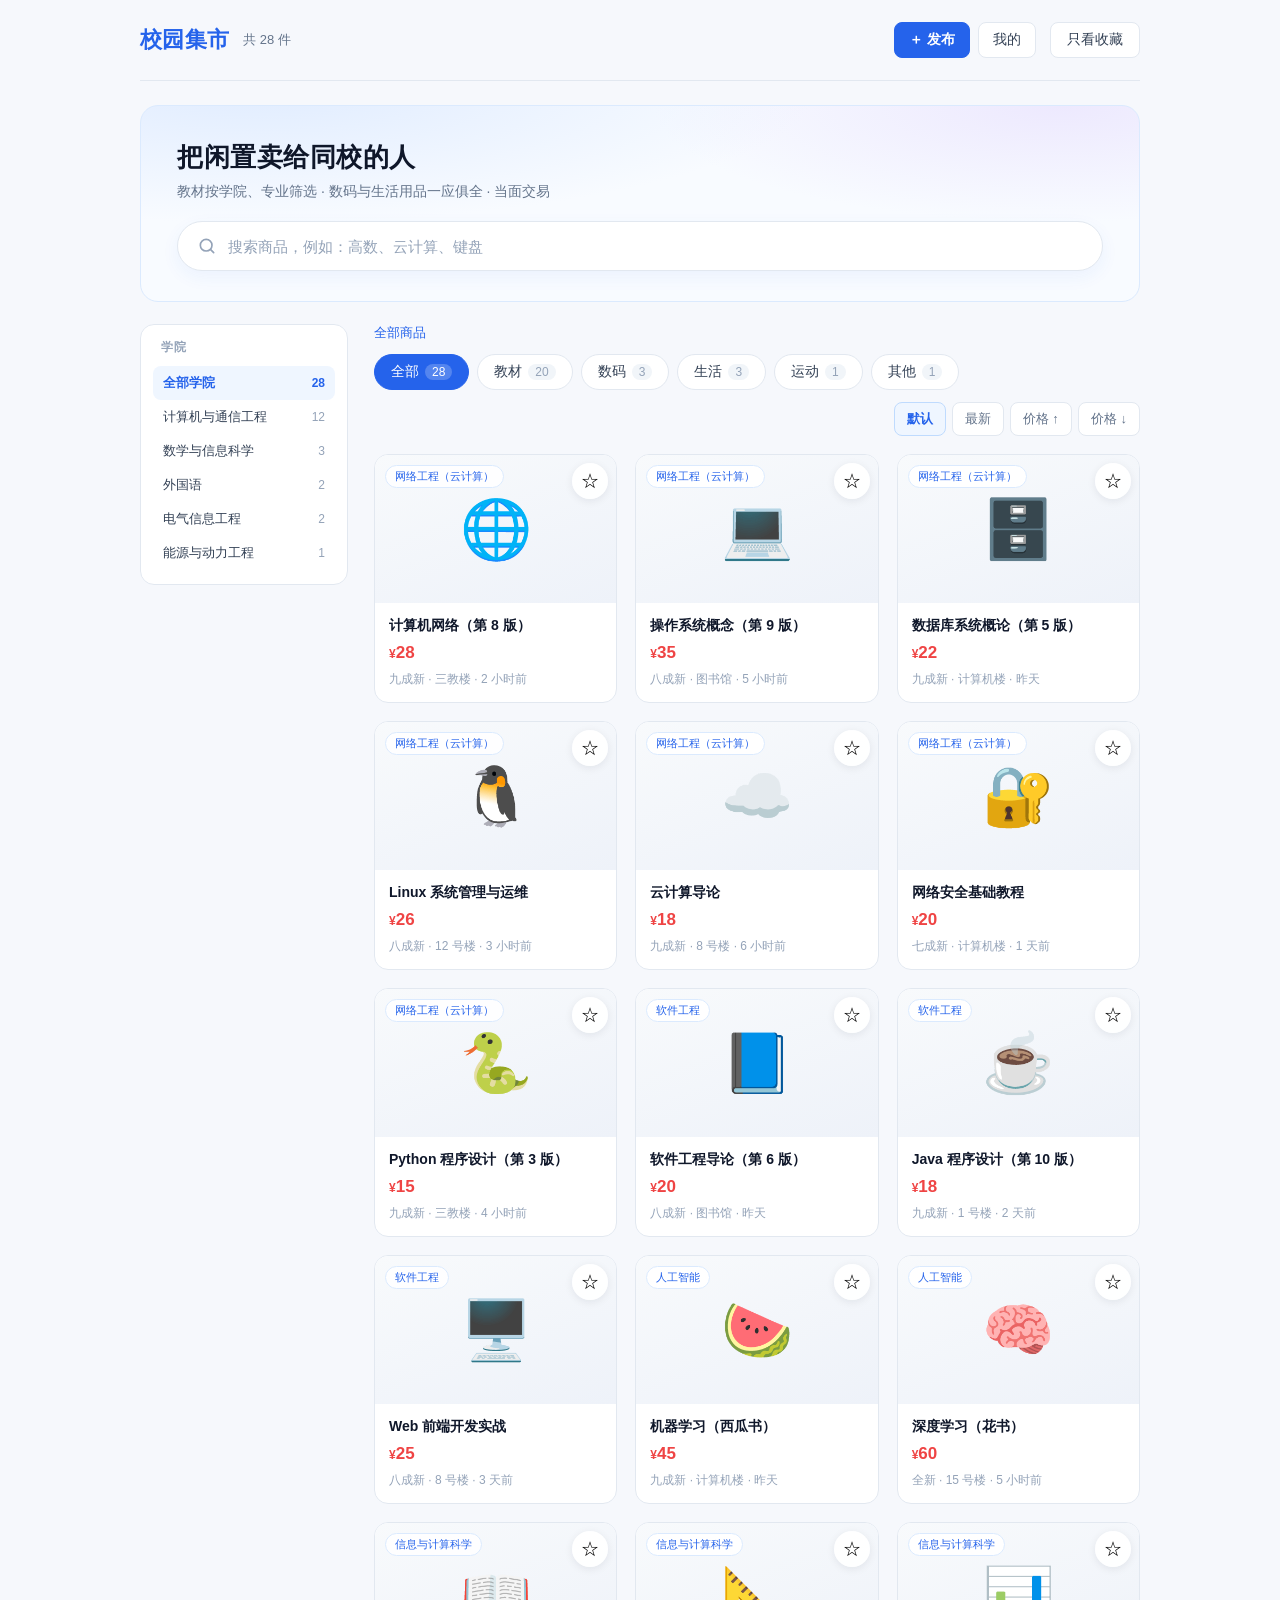
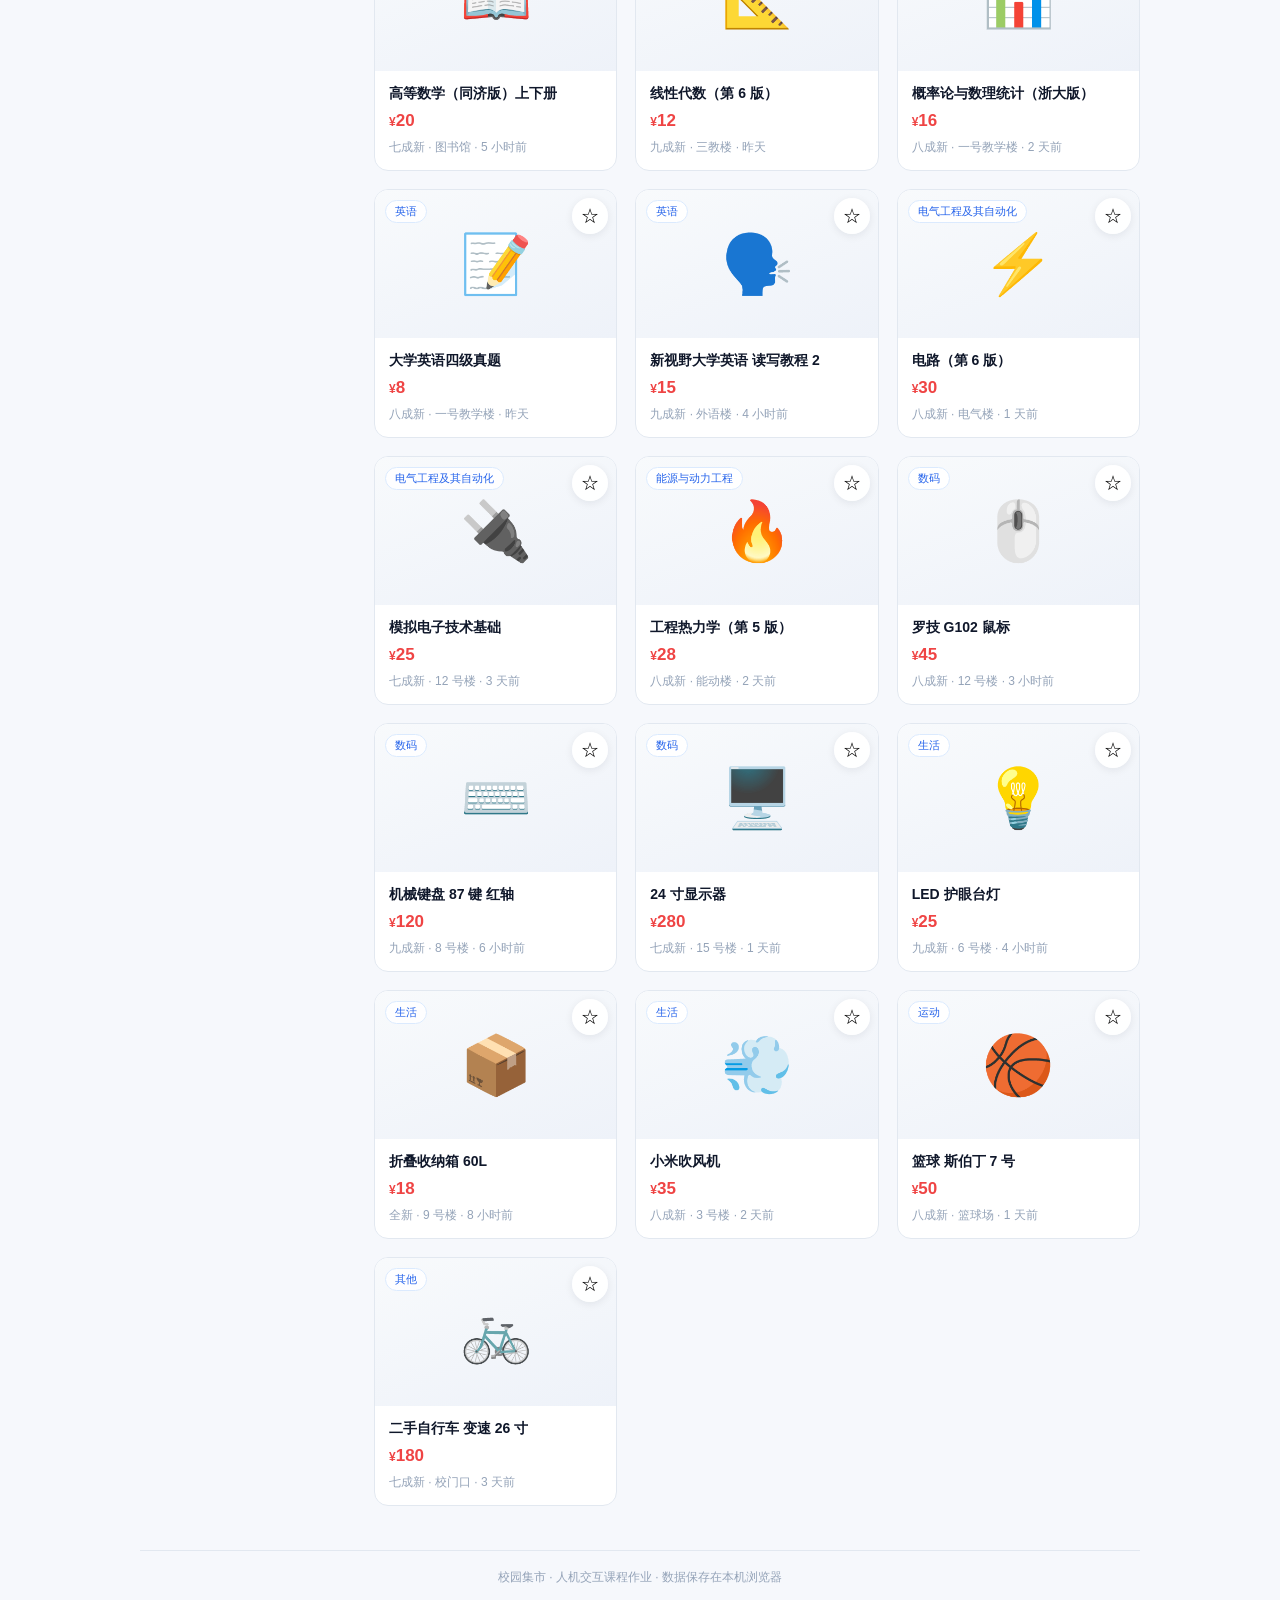
==== commit 03d306c5: "新增学院/专业二级筛选与面包屑，商品数据扩充到 28 条" ====
--- a/index.html
+++ b/index.html
@@ -20,21 +20,38 @@
 
   <section class="hero">
     <h2>把闲置卖给同校的人</h2>
-    <p>教材、数码、生活用品 · 当面交易，不用等快递</p>
-    <input id="search" class="search" type="search" placeholder="搜索商品，例如：高数、键盘、台灯" aria-label="搜索商品">
+    <p>教材按学院、专业筛选 · 数码与生活用品一应俱全 · 当面交易</p>
+    <input id="search" class="search" type="search" placeholder="搜索商品，例如：高数、云计算、键盘" aria-label="搜索商品">
   </section>
 
-  <div class="toolbar">
-    <div class="filters" id="filters"></div>
-    <div class="sort" id="sort" role="group" aria-label="排序方式">
-      <button data-sort="default" class="active">默认</button>
-      <button data-sort="newest">最新</button>
-      <button data-sort="price-asc">价格 ↑</button>
-      <button data-sort="price-desc">价格 ↓</button>
+  <div class="layout">
+    <aside class="side">
+      <div class="side-block">
+        <h3>学院</h3>
+        <ul class="side-list" id="collegeList"></ul>
+      </div>
+      <div class="side-block" id="majorBlock" hidden>
+        <h3>专业</h3>
+        <ul class="side-list" id="majorList"></ul>
+      </div>
+    </aside>
+
+    <div class="main-col">
+      <div class="crumb" id="crumb"></div>
+
+      <div class="toolbar">
+        <div class="filters" id="filters"></div>
+        <div class="sort" id="sort" role="group" aria-label="排序方式">
+          <button data-sort="default" class="active">默认</button>
+          <button data-sort="newest">最新</button>
+          <button data-sort="price-asc">价格 ↑</button>
+          <button data-sort="price-desc">价格 ↓</button>
+        </div>
+      </div>
+
+      <div class="grid" id="grid"></div>
     </div>
   </div>
-
-  <div class="grid" id="grid"></div>
 
   <footer>校园集市 · 人机交互课程作业 · 数据保存在本机浏览器</footer>
 
--- a/css/style.css
+++ b/css/style.css
@@ -161,6 +161,68 @@
 }
 .sort button:hover { border-color: #93c5fd; color: var(--blue); }
 .sort button.active { background: var(--blue-soft); border-color: #bfdbfe; color: var(--blue); font-weight: 600; }
+
+/* ===== 学院 / 专业 二级筛选 ===== */
+.layout { display: grid; grid-template-columns: 208px 1fr; gap: 26px; align-items: start; }
+.side { position: sticky; top: 16px; }
+.side-block {
+  padding: 14px 12px;
+  margin-bottom: 12px;
+  background: #fff;
+  border: 1px solid var(--line);
+  border-radius: 14px;
+}
+.side-block h3 {
+  margin: 0 0 10px;
+  padding-left: 8px;
+  font-size: 12px;
+  font-weight: 600;
+  color: var(--faint);
+  letter-spacing: 1px;
+}
+.side-list { list-style: none; margin: 0; padding: 0; }
+.side-list button {
+  display: flex;
+  align-items: center;
+  justify-content: space-between;
+  gap: 8px;
+  width: 100%;
+  padding: 8px 10px;
+  border: none;
+  border-radius: 8px;
+  background: none;
+  font-family: inherit;
+  font-size: 13px;
+  color: var(--text);
+  text-align: left;
+  cursor: pointer;
+}
+.side-list button:hover { background: #f1f5f9; }
+.side-list button.active { background: var(--blue-soft); color: var(--blue); font-weight: 600; }
+.side-list .n { color: var(--faint); font-size: 12px; }
+.side-list button.active .n { color: var(--blue); }
+
+.crumb {
+  display: flex;
+  align-items: center;
+  gap: 8px;
+  margin-bottom: 12px;
+  font-size: 13px;
+  color: var(--muted);
+  flex-wrap: wrap;
+}
+.crumb button {
+  border: none;
+  background: none;
+  padding: 0;
+  font-family: inherit;
+  font-size: 13px;
+  color: var(--blue);
+  cursor: pointer;
+}
+.crumb button:hover { text-decoration: underline; }
+.crumb .cur { color: var(--ink); font-weight: 600; }
+.crumb .sep { color: var(--faint); }
 
 /* ===== 商品卡片网格 ===== */
 .grid {
@@ -442,6 +504,21 @@
   .field-row { grid-template-columns: 1fr; }
   .form-card { padding: 20px; }
 
+  .layout { grid-template-columns: 1fr; gap: 14px; }
+  .side { position: static; display: flex; gap: 10px; overflow-x: auto; padding-bottom: 2px; }
+  .side-block { flex: none; margin: 0; padding: 6px; border-radius: 12px; }
+  .side-block h3 { display: none; }
+  .side-list { display: flex; gap: 6px; }
+  .side-list button {
+    width: auto;
+    white-space: nowrap;
+    padding: 6px 12px;
+    border: 1px solid var(--line);
+    border-radius: 999px;
+    font-size: 12px;
+  }
+  .side-list .n { margin-left: 6px; }
+
   .tabbar {
     display: flex;
     position: fixed; left: 0; right: 0; bottom: 0;
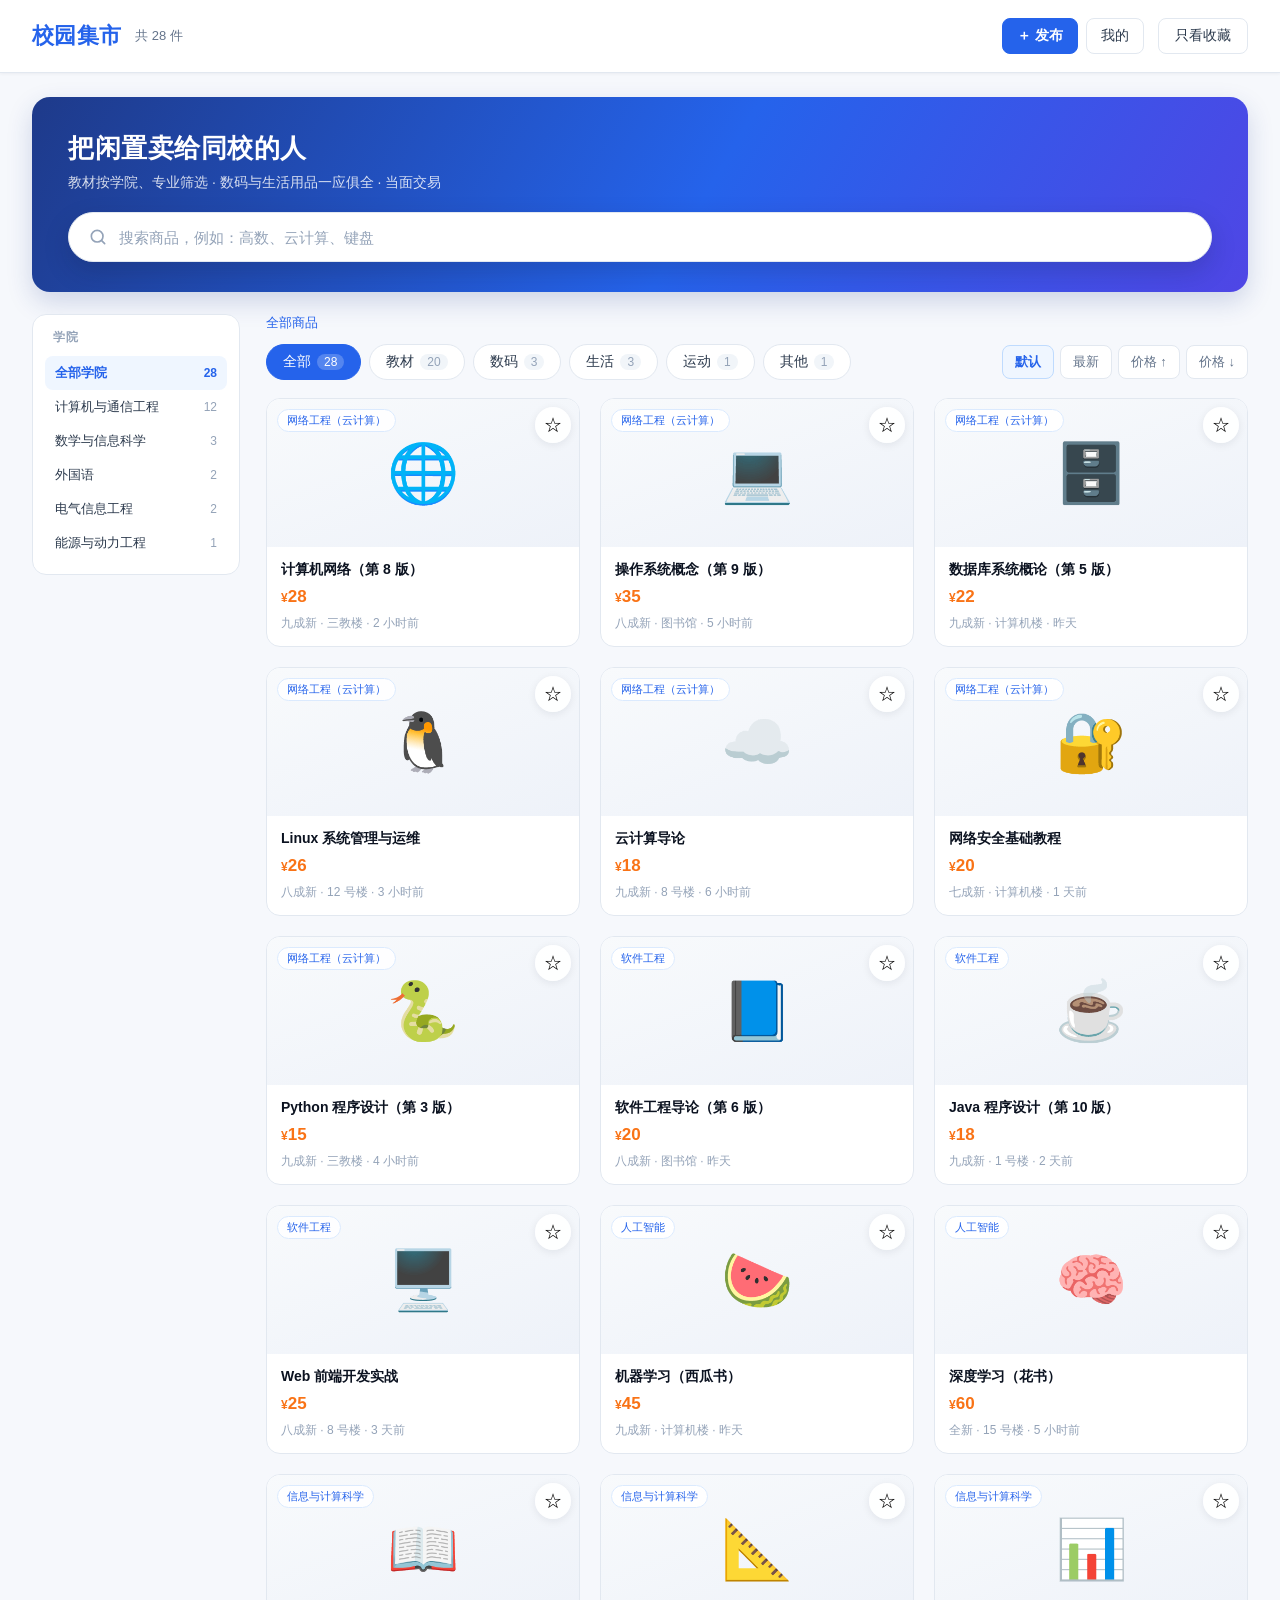
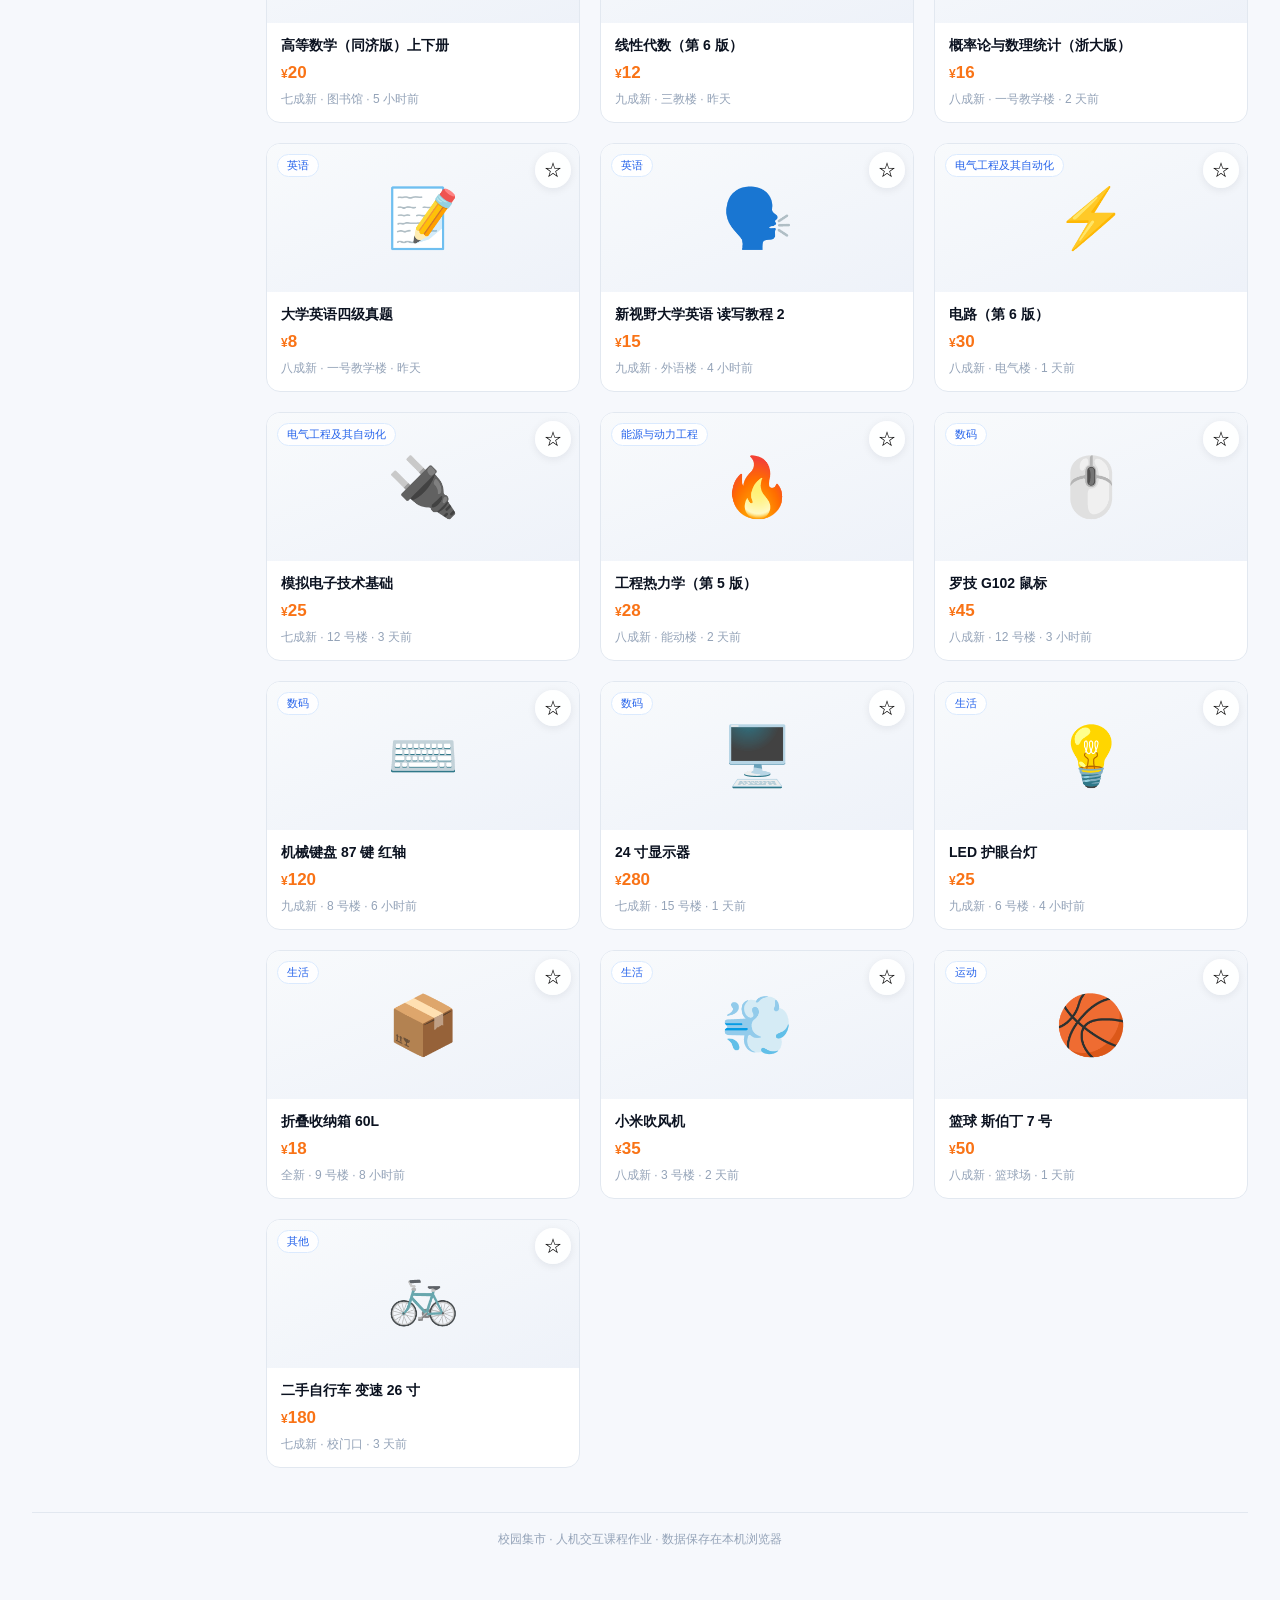
==== commit 7fa99dbc: "滚动时搜索并入通栏：两个搜索框共用状态" ====
--- a/index.html
+++ b/index.html
@@ -11,6 +11,7 @@
   <header>
     <a class="brand" href="index.html">校园集市</a>
     <span class="count" id="count">共 0 件</span>
+    <input id="searchInline" class="search-inline" type="search" placeholder="搜索商品" aria-label="搜索商品">
     <nav class="topnav">
       <a href="publish.html" class="nav-link nav-link--primary">＋ 发布</a>
       <a href="profile.html" class="nav-link">我的</a>
--- a/css/style.css
+++ b/css/style.css
@@ -3,14 +3,14 @@
   --blue: #2563eb;
   --blue-dark: #1d4ed8;
   --blue-soft: #eff6ff;
-  --ink: #0f172a;
-  --text: #334155;
+  --ink: #0b1220;
+  --text: #2c3a4d;
   --muted: #64748b;
   --faint: #94a3b8;
   --line: #e2e8f0;
   --bg: #f6f8fc;
   --card: #ffffff;
-  --red: #ef4444;
+  --red: #f97316;
   --radius: 12px;
 }
 
@@ -18,9 +18,9 @@
 
 body {
   font-family: -apple-system, "Segoe UI", "Microsoft YaHei", sans-serif;
-  max-width: 1040px;
+  max-width: 1560px;
   margin: 0 auto;
-  padding: 0 20px 80px;
+  padding: 0 32px 80px;
   color: var(--ink);
   background: var(--bg);
   -webkit-font-smoothing: antialiased;
@@ -28,14 +28,19 @@
 
 a { color: var(--blue); }
 
-/* ===== 顶栏 ===== */
+/* ===== 顶栏（通栏 + 吸顶）===== */
 header {
   display: flex;
   align-items: center;
   gap: 14px;
-  padding: 22px 0;
+  padding: 18px 32px;
+  margin: 0 -32px 24px;
+  background: #fff;
   border-bottom: 1px solid var(--line);
-  margin-bottom: 24px;
+  box-shadow: 0 1px 3px rgba(15, 23, 42, .05);
+  position: sticky;
+  top: 0;
+  z-index: 30;
 }
 header h1, header .brand {
   font-size: 22px;
@@ -80,19 +85,40 @@
 }
 header .fav-filter.on { background: var(--blue); color: #fff; border-color: var(--blue); }
 
+/* 滚动后：搜索并进通栏 */
+.search-inline {
+  display: none;
+  flex: 1;
+  min-width: 0;
+  height: 40px;
+  padding: 0 16px 0 40px;
+  margin: 0 10px;
+  font-family: inherit;
+  font-size: 14px;
+  color: var(--ink);
+  background-color: #f8fafc;
+  background-image: url("data:image/svg+xml,%3Csvg xmlns='http://www.w3.org/2000/svg' width='16' height='16' viewBox='0 0 24 24' fill='none' stroke='%2394a3b8' stroke-width='2' stroke-linecap='round'%3E%3Ccircle cx='11' cy='11' r='7'/%3E%3Cpath d='M20 20l-3.6-3.6'/%3E%3C/svg%3E");
+  background-repeat: no-repeat;
+  background-position: 15px center;
+  border: 1px solid var(--line);
+  border-radius: 999px;
+}
+.search-inline:focus { outline: none; border-color: #93c5fd; background-color: #fff; box-shadow: 0 0 0 3px rgba(37, 99, 235, .12); }
+body.scrolled .search-inline { display: block; }
+body.scrolled header .count { display: none; }
+
 /* ===== 首页 Hero ===== */
 .hero {
   padding: 34px 36px 30px;
   margin-bottom: 22px;
-  border: 1px solid #dbeafe;
+  border: none;
   border-radius: 18px;
-  background:
-    radial-gradient(900px 220px at 12% -10%, #e0ecff 0%, transparent 62%),
-    radial-gradient(700px 200px at 92% 0%, #ede9fe 0%, transparent 58%),
-    #f8fbff;
-}
-.hero h2 { margin: 0 0 8px; font-size: 26px; letter-spacing: .5px; }
-.hero p { margin: 0 0 20px; color: var(--muted); font-size: 14px; }
+  color: #fff;
+  background: linear-gradient(120deg, #1e3a8a 0%, #2563eb 55%, #4f46e5 100%);
+  box-shadow: 0 10px 26px rgba(30, 58, 138, .18);
+}
+.hero h2 { margin: 0 0 8px; font-size: 26px; letter-spacing: .5px; color: #fff; }
+.hero p { margin: 0 0 20px; color: rgba(255, 255, 255, .82); font-size: 14px; }
 
 /* ===== 搜索框 ===== */
 .search {
@@ -108,7 +134,7 @@
   background-position: 19px center;
   border: 1px solid var(--line);
   border-radius: 999px;
-  box-shadow: 0 6px 18px rgba(37, 99, 235, .06);
+  box-shadow: 0 10px 26px rgba(15, 23, 42, .18);
 }
 .search::placeholder { color: var(--faint); }
 .search:hover { border-color: #cbd5e1; }
@@ -164,7 +190,7 @@
 
 /* ===== 学院 / 专业 二级筛选 ===== */
 .layout { display: grid; grid-template-columns: 208px 1fr; gap: 26px; align-items: start; }
-.side { position: sticky; top: 16px; }
+.side { position: sticky; top: 92px; }
 .side-block {
   padding: 14px 12px;
   margin-bottom: 12px;
@@ -227,8 +253,8 @@
 /* ===== 商品卡片网格 ===== */
 .grid {
   display: grid;
-  grid-template-columns: repeat(auto-fill, minmax(220px, 1fr));
-  gap: 18px;
+  grid-template-columns: repeat(auto-fill, minmax(240px, 1fr));
+  gap: 20px;
 }
 .card {
   background: var(--card);
@@ -489,9 +515,10 @@
 
 @media (max-width: 640px) {
   body { padding: 0 16px 84px; }
-  header { padding: 16px 0; margin-bottom: 18px; gap: 10px; }
+  header { padding: 14px 16px; margin: 0 -16px 18px; gap: 10px; }
   header h1, header .brand { font-size: 19px; }
   .topnav { display: none; }
+  .search-inline { display: none !important; }
   header .fav-filter { margin-left: auto; }
   .hero { padding: 24px 20px; border-radius: 14px; }
   .hero h2 { font-size: 21px; }
@@ -504,8 +531,7 @@
   .field-row { grid-template-columns: 1fr; }
   .form-card { padding: 20px; }
 
-  .layout { grid-template-columns: 1fr; gap: 14px; }
-  .side { position: static; display: flex; gap: 10px; overflow-x: auto; padding-bottom: 2px; }
+  .layout { grid-template-columns: 1fr; gap: 14px; }  .side { position: static; display: flex; gap: 10px; overflow-x: auto; padding-bottom: 2px; }
   .side-block { flex: none; margin: 0; padding: 6px; border-radius: 12px; }
   .side-block h3 { display: none; }
   .side-list { display: flex; gap: 6px; }
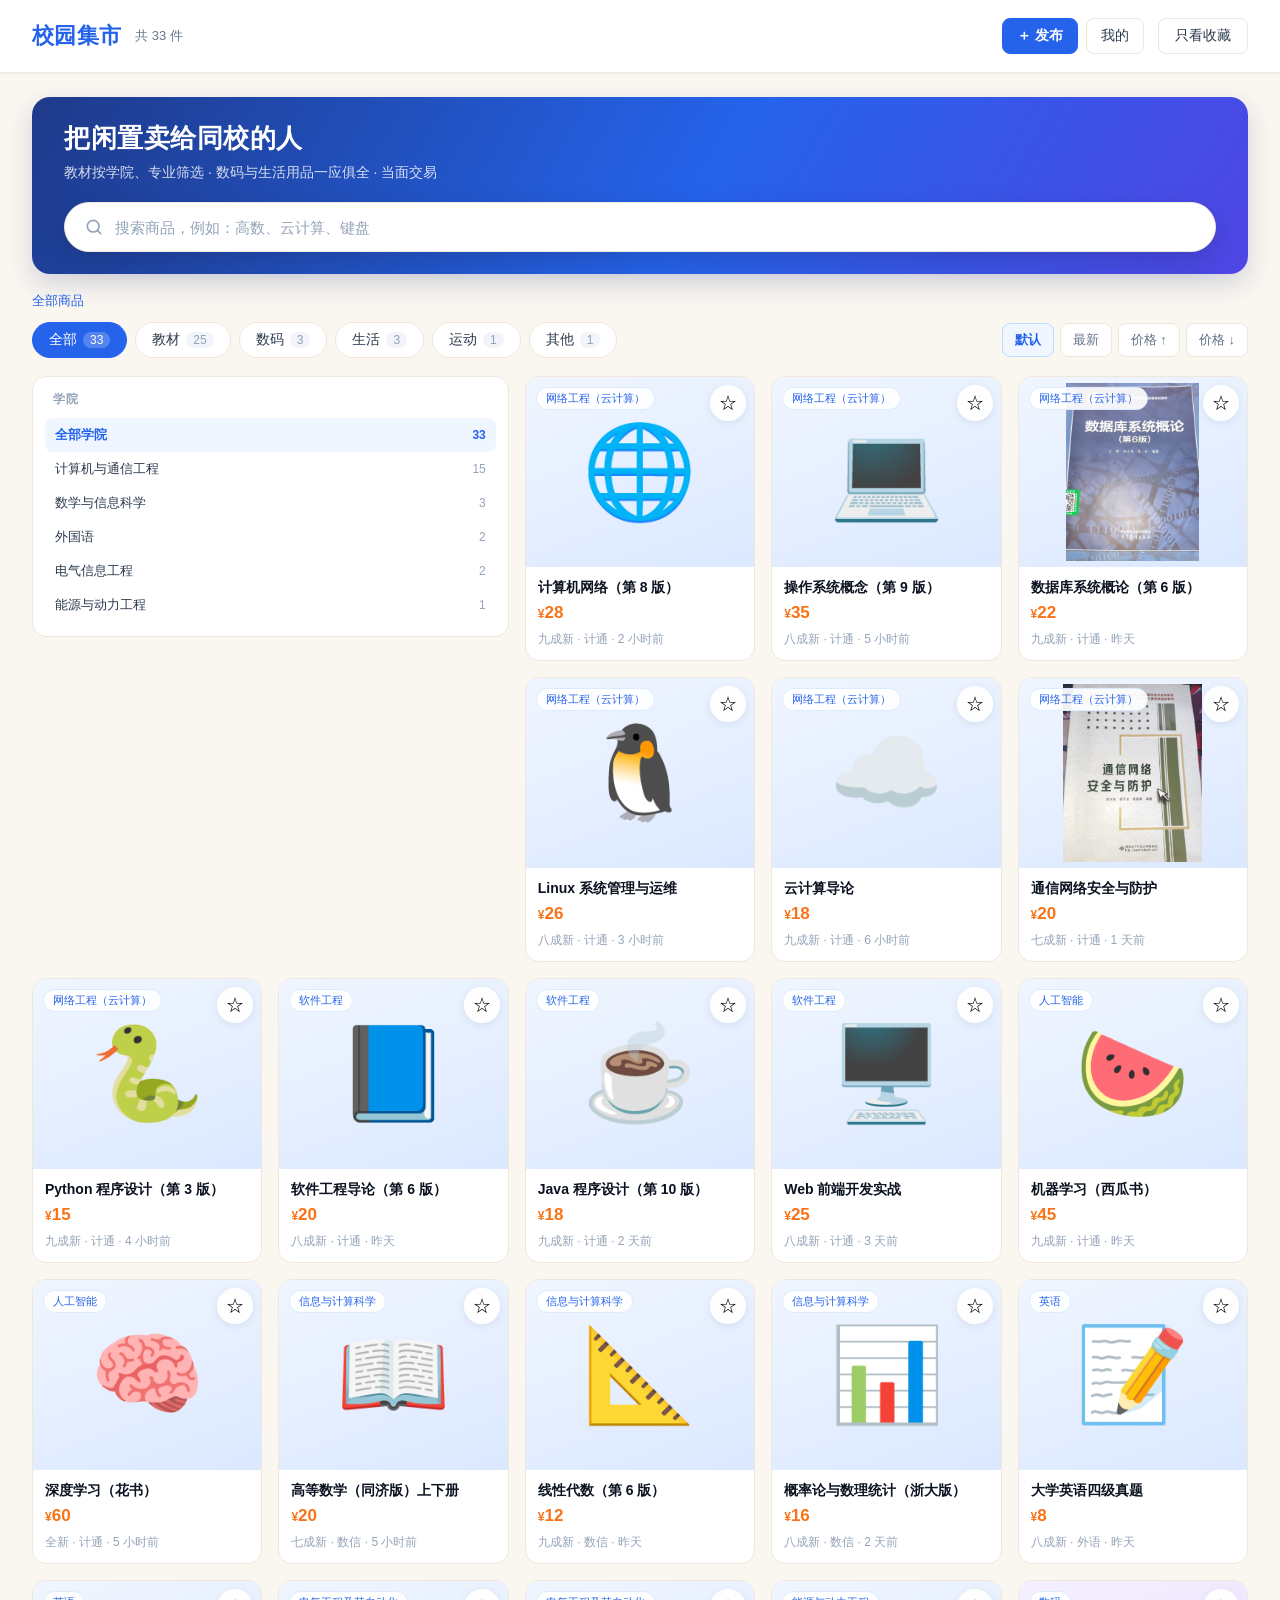
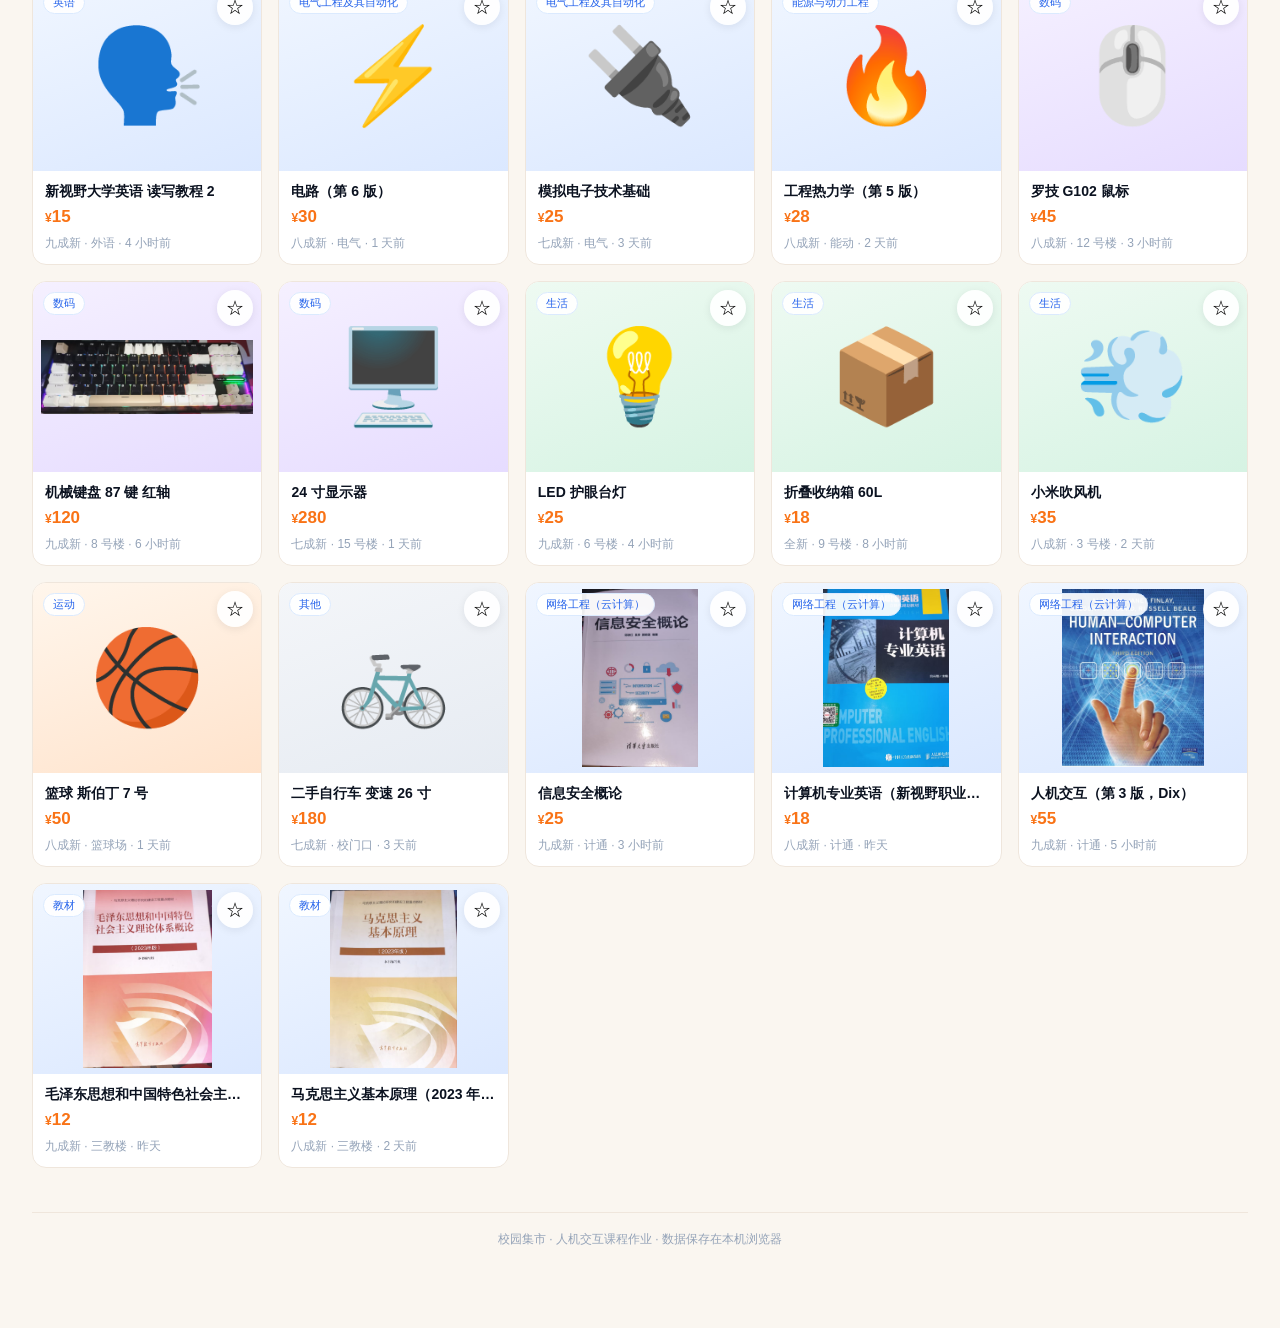
==== commit c95f392f: "首页改为筛选框占2列2行、商品绕排布局" ====
--- a/index.html
+++ b/index.html
@@ -25,7 +25,19 @@
     <input id="search" class="search" type="search" placeholder="搜索商品，例如：高数、云计算、键盘" aria-label="搜索商品">
   </section>
 
-  <div class="layout">
+  <div class="crumb" id="crumb"></div>
+
+  <div class="toolbar">
+    <div class="filters" id="filters"></div>
+    <div class="sort" id="sort" role="group" aria-label="排序方式">
+      <button data-sort="default" class="active">默认</button>
+      <button data-sort="newest">最新</button>
+      <button data-sort="price-asc">价格 ↑</button>
+      <button data-sort="price-desc">价格 ↓</button>
+    </div>
+  </div>
+
+  <div class="shop" id="grid">
     <aside class="side">
       <div class="side-block">
         <h3>学院</h3>
@@ -36,22 +48,6 @@
         <ul class="side-list" id="majorList"></ul>
       </div>
     </aside>
-
-    <div class="main-col">
-      <div class="crumb" id="crumb"></div>
-
-      <div class="toolbar">
-        <div class="filters" id="filters"></div>
-        <div class="sort" id="sort" role="group" aria-label="排序方式">
-          <button data-sort="default" class="active">默认</button>
-          <button data-sort="newest">最新</button>
-          <button data-sort="price-asc">价格 ↑</button>
-          <button data-sort="price-desc">价格 ↓</button>
-        </div>
-      </div>
-
-      <div class="grid" id="grid"></div>
-    </div>
   </div>
 
   <footer>校园集市 · 人机交互课程作业 · 数据保存在本机浏览器</footer>
--- a/css/style.css
+++ b/css/style.css
@@ -7,8 +7,8 @@
   --text: #2c3a4d;
   --muted: #64748b;
   --faint: #94a3b8;
-  --line: #e2e8f0;
-  --bg: #f6f8fc;
+  --line: #efe6dc;
+  --bg: #faf6f0;
   --card: #ffffff;
   --red: #f97316;
   --radius: 12px;
@@ -109,8 +109,8 @@
 
 /* ===== 首页 Hero ===== */
 .hero {
-  padding: 34px 36px 30px;
-  margin-bottom: 22px;
+  padding: 24px 32px 22px;
+  margin-bottom: 18px;
   border: none;
   border-radius: 18px;
   color: #fff;
@@ -188,7 +188,17 @@
 .sort button:hover { border-color: #93c5fd; color: var(--blue); }
 .sort button.active { background: var(--blue-soft); border-color: #bfdbfe; color: var(--blue); font-weight: 600; }
 
-/* ===== 学院 / 专业 二级筛选 ===== */
+/* ===== 主区：筛选框占 2 列 × 2 行，商品绕排 ===== */
+.shop {
+  display: grid;
+  grid-template-columns: repeat(5, minmax(0, 1fr));
+  gap: 16px;
+  align-items: start;
+}
+.shop .side {
+  grid-column: 1 / span 2;
+  grid-row: 1 / span 2;
+}
 .layout { display: grid; grid-template-columns: 208px 1fr; gap: 26px; align-items: start; }
 .side { position: sticky; top: 92px; }
 .side-block {
@@ -253,8 +263,8 @@
 /* ===== 商品卡片网格 ===== */
 .grid {
   display: grid;
-  grid-template-columns: repeat(auto-fill, minmax(240px, 1fr));
-  gap: 20px;
+  grid-template-columns: repeat(auto-fill, minmax(215px, 1fr));
+  gap: 16px;
 }
 .card {
   background: var(--card);
@@ -270,18 +280,25 @@
   box-shadow: 0 12px 26px rgba(15, 23, 42, .09);
 }
 .card .thumb {
-  height: 148px;
+  height: 190px;
   display: flex;
   align-items: center;
   justify-content: center;
-  font-size: 58px;
+  font-size: 92px;
   background: linear-gradient(160deg, #f8fafc, #eef2f9);
 }
-.card .info { padding: 14px; }
+/* 按分类给缩略区上色，避免大片空白 */
+.thumb[data-cat="教材"] { background: linear-gradient(160deg, #f0f6ff, #dbe8ff); }
+.thumb[data-cat="数码"] { background: linear-gradient(160deg, #f5f0ff, #e6dcff); }
+.thumb[data-cat="生活"] { background: linear-gradient(160deg, #eefaf2, #d6f3e3); }
+.thumb[data-cat="运动"] { background: linear-gradient(160deg, #fff6ec, #ffe3cc); }
+.thumb[data-cat="其他"] { background: linear-gradient(160deg, #f4f6f9, #e6ebf2); }
+
+.card .info { padding: 12px; }
 .card .title {
   font-size: 14px;
   font-weight: 600;
-  margin: 0 0 8px;
+  margin: 0 0 6px;
   overflow: hidden;
   text-overflow: ellipsis;
   white-space: nowrap;
@@ -448,6 +465,50 @@
 .form-error { color: var(--red); font-size: 13px; margin: -6px 0 14px; }
 
 /* ===== 个人主页 ===== */
+.profile-banner {
+  display: flex;
+  align-items: center;
+  gap: 16px;
+  padding: 20px 24px;
+  margin-bottom: 18px;
+  background: #fff;
+  border: 1px solid var(--line);
+  border-radius: 16px;
+}
+.banner-info { min-width: 0; }
+.banner-stats { display: flex; gap: 30px; margin-left: auto; text-align: center; }
+.banner-stats b { display: block; font-size: 20px; color: var(--blue); }
+.banner-stats span { font-size: 12px; color: var(--faint); }
+
+.profile-layout { display: grid; grid-template-columns: 200px 1fr; gap: 20px; align-items: start; }
+.p-menu {
+  position: sticky;
+  top: 92px;
+  padding: 8px;
+  background: #fff;
+  border: 1px solid var(--line);
+  border-radius: 14px;
+}
+.p-item {
+  display: flex;
+  align-items: center;
+  justify-content: space-between;
+  width: 100%;
+  padding: 11px 12px;
+  border: none;
+  border-radius: 8px;
+  background: none;
+  font-family: inherit;
+  font-size: 14px;
+  color: var(--text);
+  text-align: left;
+  cursor: pointer;
+}
+.p-item:hover { background: #f1f5f9; }
+.p-item.active { background: var(--blue-soft); color: var(--blue); font-weight: 600; }
+.p-n { font-size: 12px; color: var(--faint); }
+.p-item.active .p-n { color: var(--blue); }
+
 .profile-head { display: flex; align-items: center; gap: 16px; margin: 4px 0 18px; }
 .avatar {
   width: 64px; height: 64px; flex: none;
@@ -531,7 +592,9 @@
   .field-row { grid-template-columns: 1fr; }
   .form-card { padding: 20px; }
 
-  .layout { grid-template-columns: 1fr; gap: 14px; }  .side { position: static; display: flex; gap: 10px; overflow-x: auto; padding-bottom: 2px; }
+  .layout { grid-template-columns: 1fr; gap: 14px; }
+  .shop { grid-template-columns: 1fr; gap: 14px; }
+  .shop .side { grid-column: 1 / -1; grid-row: auto; }  .side { position: static; display: flex; gap: 10px; overflow-x: auto; padding-bottom: 2px; }
   .side-block { flex: none; margin: 0; padding: 6px; border-radius: 12px; }
   .side-block h3 { display: none; }
   .side-list { display: flex; gap: 6px; }
@@ -545,6 +608,12 @@
   }
   .side-list .n { margin-left: 6px; }
 
+  .profile-banner { flex-wrap: wrap; padding: 16px; gap: 12px; }
+  .banner-stats { margin-left: 0; width: 100%; gap: 0; justify-content: space-between; }
+  .profile-layout { grid-template-columns: 1fr; gap: 14px; }
+  .p-menu { position: static; display: flex; gap: 8px; padding: 6px; overflow-x: auto; }
+  .p-item { width: auto; white-space: nowrap; padding: 8px 14px; border-radius: 999px; }
+
   .tabbar {
     display: flex;
     position: fixed; left: 0; right: 0; bottom: 0;
@@ -556,3 +625,15 @@
   .tabbar .tab { flex: 1; text-align: center; font-size: 12px; color: var(--muted); text-decoration: none; }
   .tabbar .tab.active { color: var(--blue); font-weight: 600; }
 }
+
+/* ===== 商品实拍图：有图显示图，没图回落 emoji ===== */
+.card .thumb img,
+.detail-thumb img,
+.row-thumb img {
+  width: 100%;
+  height: 100%;
+  object-fit: contain;
+  display: block;
+}
+.card .thumb img { padding: 6px 8px; }
+.row-thumb img { padding: 2px; }
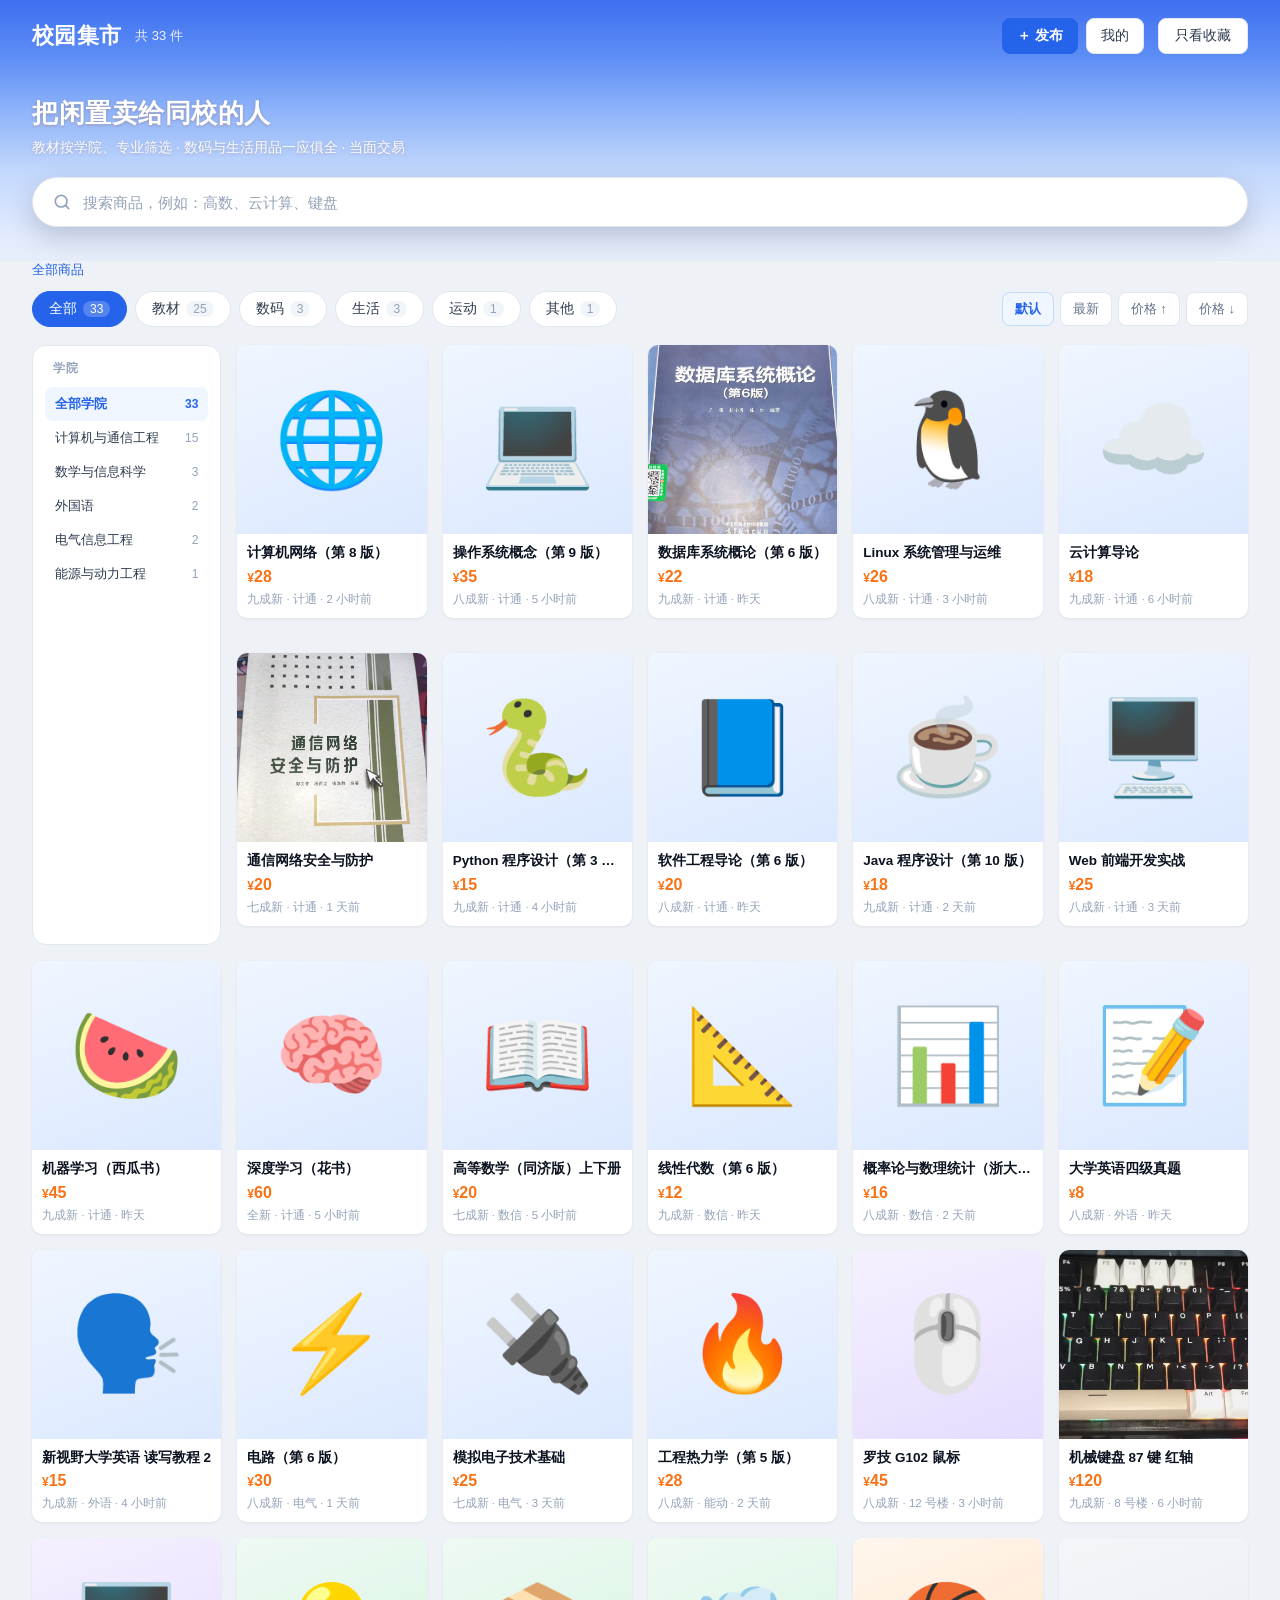
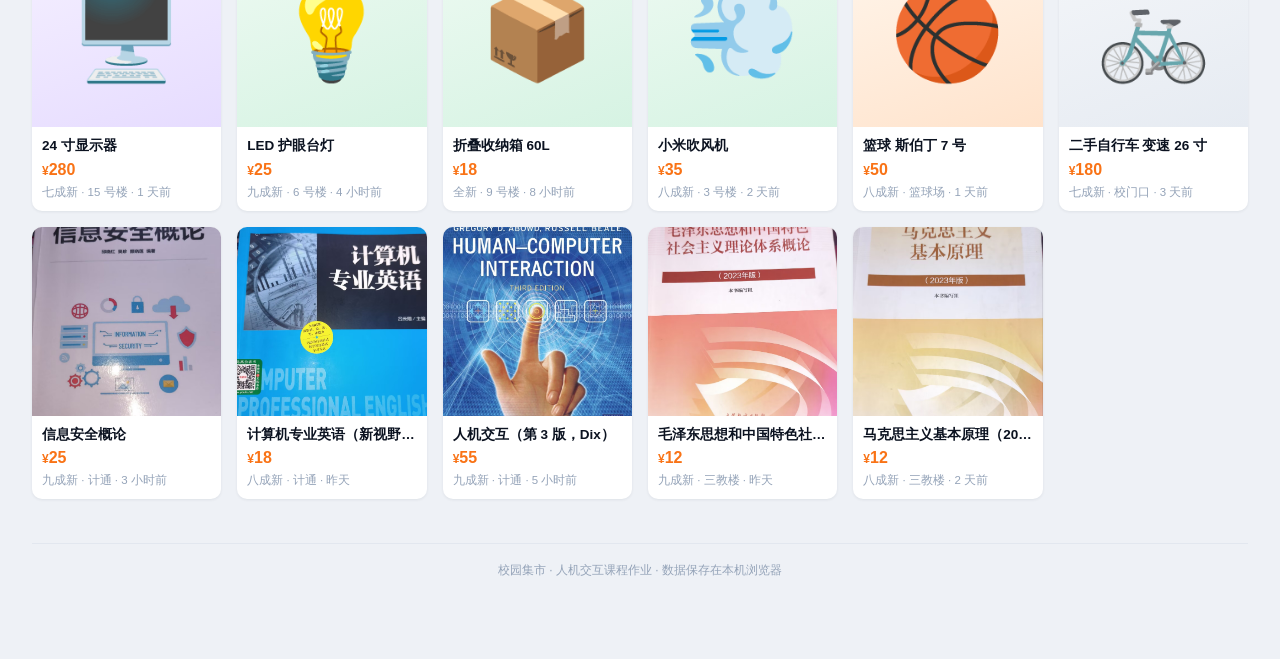
==== commit e83d27e8: "更新 index.html" ====
--- a/index.html
+++ b/index.html
@@ -6,8 +6,9 @@
   <title>校园集市 · 校园二手交易</title>
   <link rel="stylesheet" href="css/style.css">
 </head>
-<body>
+<body class="home">
 
+  <div class="topband">
   <header>
     <a class="brand" href="index.html">校园集市</a>
     <span class="count" id="count">共 0 件</span>
@@ -20,10 +21,13 @@
   </header>
 
   <section class="hero">
-    <h2>把闲置卖给同校的人</h2>
-    <p>教材按学院、专业筛选 · 数码与生活用品一应俱全 · 当面交易</p>
-    <input id="search" class="search" type="search" placeholder="搜索商品，例如：高数、云计算、键盘" aria-label="搜索商品">
+    <div class="hero-inner">
+      <h2>把闲置卖给同校的人</h2>
+      <p>教材按学院、专业筛选 · 数码与生活用品一应俱全 · 当面交易</p>
+      <input id="search" class="search" type="search" placeholder="搜索商品，例如：高数、云计算、键盘" aria-label="搜索商品">
+    </div>
   </section>
+  </div>
 
   <div class="crumb" id="crumb"></div>
 
--- a/css/style.css
+++ b/css/style.css
@@ -7,14 +7,17 @@
   --text: #2c3a4d;
   --muted: #64748b;
   --faint: #94a3b8;
-  --line: #efe6dc;
-  --bg: #faf6f0;
+  --line: #e2e7ef;
+  --bg: #eef1f6;
   --card: #ffffff;
   --red: #f97316;
   --radius: 12px;
 }
 
 * { box-sizing: border-box; }
+
+/* 通栏背景用了 100vw，这里挡掉横向滚动条 */
+html { overflow-x: hidden; }
 
 body {
   font-family: -apple-system, "Segoe UI", "Microsoft YaHei", sans-serif;
@@ -34,14 +37,37 @@
   align-items: center;
   gap: 14px;
   padding: 18px 32px;
-  margin: 0 -32px 24px;
-  background: #fff;
-  border-bottom: 1px solid var(--line);
-  box-shadow: 0 1px 3px rgba(15, 23, 42, .05);
+  margin: 0 -32px 0;
+  background: transparent;
+  border-bottom: none;
   position: sticky;
   top: 0;
   z-index: 30;
 }
+/* 白色底真正铺满整屏，露出页面底色的缝就没有了 */
+header::before {
+  content: "";
+  position: absolute;
+  left: 50%;
+  top: 0;
+  bottom: 0;
+  width: 100vw;
+  margin-left: -50vw;
+  background: #fff;
+  box-shadow: 0 1px 3px rgba(15, 23, 42, .06);
+  z-index: -1;
+}
+
+/* 首页：顶栏直接坐在橙色渐变上，跟下面的 hero 连成一整块 */
+body.home header::before {
+  background: linear-gradient(180deg, #ff6a34 0%, #ff8845 100%);
+  box-shadow: none;
+}
+body.home.scrolled header::before { background: #fff; box-shadow: 0 1px 3px rgba(15, 23, 42, .06); }
+body.home header .brand { color: #fff; }
+body.home header .count { color: rgba(255, 255, 255, .9); }
+body.home.scrolled header .brand { color: var(--blue); }
+body.home.scrolled header .count { color: var(--muted); }
 header h1, header .brand {
   font-size: 22px;
   font-weight: 700;
@@ -107,18 +133,68 @@
 body.scrolled .search-inline { display: block; }
 body.scrolled header .count { display: none; }
 
-/* ===== 首页 Hero ===== */
+/* 首页：顶栏 + hero 合成一整块，只有一条渐变，中间没有接缝 */
+.topband {
+  position: relative;
+  left: 50%;
+  width: 100vw;
+  margin-left: -50vw;
+  margin-right: -50vw;
+  background: linear-gradient(180deg,
+    #3f6ff0 0px,
+    #5b8cf5 54px,
+    #8fb4f9 112px,
+    #c3d8fc 172px,
+    #e2ebfd 236px,
+    var(--bg) 300px);
+}
+body.home .topband > header {
+  position: relative;
+  top: auto;
+  max-width: 1560px;
+  margin: 0 auto;
+  background: transparent;
+}
+body.home header::before { display: none; }
+body.home header .brand { color: #fff; }
+body.home header .count { color: rgba(255, 255, 255, .9); }
+
+/* 整块（标题 + 搜索框）滚出视野后，顶栏才脱离正常流、挂到顶端并变白 */
+body.home.stuck .topband { padding-top: var(--hh, 72px); }
+body.home.stuck header {
+  position: fixed;
+  top: 0;
+  left: 0;
+  right: 0;
+  max-width: none;
+  margin: 0;
+  padding: 12px max(32px, calc((100vw - 1496px) / 2));
+  z-index: 50;
+}
+body.home.stuck header::before { display: block; background: #fff; box-shadow: 0 1px 3px rgba(15, 23, 42, .08); }
+body.home.stuck header .brand { color: var(--blue); }
+body.home.stuck header .count { color: var(--muted); }
+
+/* ===== 首页 Hero：通栏背景 + 内容居中 ===== */
 .hero {
-  padding: 24px 32px 22px;
-  margin-bottom: 18px;
+  position: static;
+  width: auto;
+  left: auto;
+  margin: 0;
+  padding: 0;
   border: none;
-  border-radius: 18px;
+  border-radius: 0;
   color: #fff;
-  background: linear-gradient(120deg, #1e3a8a 0%, #2563eb 55%, #4f46e5 100%);
-  box-shadow: 0 10px 26px rgba(30, 58, 138, .18);
-}
-.hero h2 { margin: 0 0 8px; font-size: 26px; letter-spacing: .5px; color: #fff; }
-.hero p { margin: 0 0 20px; color: rgba(255, 255, 255, .82); font-size: 14px; }
+  background: none;
+  box-shadow: none;
+}
+.hero-inner {
+  max-width: 1560px;
+  margin: 0 auto;
+  padding: 24px 32px 34px;
+}
+.hero h2 { margin: 0 0 8px; font-size: 26px; letter-spacing: .5px; color: #fff; text-shadow: 0 1px 3px rgba(140, 50, 0, .28); }
+.hero p { margin: 0 0 20px; color: rgba(255, 255, 255, .95); font-size: 14px; text-shadow: 0 1px 3px rgba(140, 50, 0, .22); }
 
 /* ===== 搜索框 ===== */
 .search {
@@ -188,19 +264,26 @@
 .sort button:hover { border-color: #93c5fd; color: var(--blue); }
 .sort button.active { background: var(--blue-soft); border-color: #bfdbfe; color: var(--blue); font-weight: 600; }
 
-/* ===== 主区：筛选框占 2 列 × 2 行，商品绕排 ===== */
+/* ===== 主区：筛选框占 1 列 × 2 行，商品绕排 ===== */
+/* 6 列：第 1 列是学院侧栏，后面 5 列放商品 */
 .shop {
   display: grid;
-  grid-template-columns: repeat(5, minmax(0, 1fr));
+  grid-template-columns: repeat(6, minmax(0, 1fr));
   gap: 16px;
   align-items: start;
 }
 .shop .side {
-  grid-column: 1 / span 2;
+  grid-column: 1;
   grid-row: 1 / span 2;
-}
+  align-self: stretch;
+  min-height: 600px;      /* 不跟着商品行数塌缩，切换学院时不跳 */
+  display: flex;
+  flex-direction: column;
+  gap: 12px;
+}
+.shop .side-block { flex: 1; margin-bottom: 0; }
 .layout { display: grid; grid-template-columns: 208px 1fr; gap: 26px; align-items: start; }
-.side { position: sticky; top: 92px; }
+.side { position: static; }
 .side-block {
   padding: 14px 12px;
   margin-bottom: 12px;
@@ -263,24 +346,29 @@
 /* ===== 商品卡片网格 ===== */
 .grid {
   display: grid;
-  grid-template-columns: repeat(auto-fill, minmax(215px, 1fr));
-  gap: 16px;
+  grid-template-columns: repeat(auto-fill, minmax(178px, 1fr));
+  gap: 14px;
 }
 .card {
-  background: var(--card);
-  border-radius: 14px;
+  background: #fff;
+  border-radius: 10px;
   overflow: hidden;
-  border: 1px solid var(--line);
+  border: none;
+  box-shadow: 0 1px 3px rgba(15, 23, 42, .07);
   position: relative;
-  transition: transform .18s, box-shadow .18s, border-color .18s;
+  transition: transform .18s, box-shadow .18s;
 }
 .card:hover {
   transform: translateY(-3px);
-  border-color: #dbeafe;
-  box-shadow: 0 12px 26px rgba(15, 23, 42, .09);
-}
+  box-shadow: 0 12px 24px rgba(15, 23, 42, .14);
+}
+
+/* 靠底色拉开：白卡片浮在浅灰页面上 */
+.card::before { display: none; }
 .card .thumb {
-  height: 190px;
+  height: auto;
+  aspect-ratio: 1 / 1;
+  position: relative;
   display: flex;
   align-items: center;
   justify-content: center;
@@ -294,18 +382,19 @@
 .thumb[data-cat="运动"] { background: linear-gradient(160deg, #fff6ec, #ffe3cc); }
 .thumb[data-cat="其他"] { background: linear-gradient(160deg, #f4f6f9, #e6ebf2); }
 
-.card .info { padding: 12px; }
+.card .info { padding: 10px 10px 11px; }
 .card .title {
-  font-size: 14px;
+  font-size: 13.5px;
   font-weight: 600;
-  margin: 0 0 6px;
+  line-height: 1.35;
+  margin: 0 0 5px;
   overflow: hidden;
   text-overflow: ellipsis;
   white-space: nowrap;
 }
-.card .price { color: var(--red); font-weight: 700; font-size: 17px; }
+.card .price { color: var(--red); font-weight: 700; font-size: 16px; }
 .card .price::before { content: "¥"; font-size: 12px; }
-.card .meta { font-size: 12px; color: var(--faint); margin-top: 8px; }
+.card .meta { font-size: 11.5px; color: var(--faint); margin-top: 6px; }
 .card .cat-tag {
   position: absolute;
   left: 10px;
@@ -315,6 +404,33 @@
   color: var(--blue);
   background: rgba(255,255,255,.92);
   border: 1px solid #dbeafe;
+  border-radius: 999px;
+}
+
+/* ===== 已售：卡片变灰 + 印章 ===== */
+.card.sold { opacity: .62; }
+.card.sold:hover { transform: none; box-shadow: none; }
+.card.sold .thumb::after {
+  content: "已售";
+  position: absolute;
+  left: 50%;
+  top: 50%;
+  transform: translate(-50%, -50%) rotate(-11deg);
+  padding: 6px 20px;
+  font-size: 20px;
+  font-weight: 700;
+  letter-spacing: 3px;
+  color: #fff;
+  background: rgba(15, 23, 42, .62);
+  border-radius: 10px;
+}
+.sold-badge {
+  display: inline-block;
+  padding: 2px 8px;
+  font-size: 12px;
+  font-weight: 600;
+  color: #fff;
+  background: #64748b;
   border-radius: 999px;
 }
 
@@ -391,6 +507,7 @@
   background: var(--blue-soft);
   color: var(--blue);
 }
+.detail-info .tags span.sold-badge { background: #64748b; color: #fff; font-weight: 600; }
 .desc { color: var(--text); line-height: 1.8; }
 .seller { list-style: none; padding: 0; color: var(--muted); font-size: 14px; line-height: 2; }
 .fav-btn-big {
@@ -576,12 +693,12 @@
 
 @media (max-width: 640px) {
   body { padding: 0 16px 84px; }
-  header { padding: 14px 16px; margin: 0 -16px 18px; gap: 10px; }
+  header { padding: 14px 16px; margin: 0 -16px 0; gap: 10px; }
   header h1, header .brand { font-size: 19px; }
   .topnav { display: none; }
   .search-inline { display: none !important; }
   header .fav-filter { margin-left: auto; }
-  .hero { padding: 24px 20px; border-radius: 14px; }
+  .hero-inner { padding: 22px 16px 20px; }
   .hero h2 { font-size: 21px; }
   .search { height: 46px; font-size: 14px; }
   .toolbar { gap: 10px; }
@@ -594,7 +711,7 @@
 
   .layout { grid-template-columns: 1fr; gap: 14px; }
   .shop { grid-template-columns: 1fr; gap: 14px; }
-  .shop .side { grid-column: 1 / -1; grid-row: auto; }  .side { position: static; display: flex; gap: 10px; overflow-x: auto; padding-bottom: 2px; }
+  .shop .side { grid-column: 1 / -1; grid-row: auto; min-height: 0; }  .side { position: static; display: flex; gap: 10px; overflow-x: auto; padding-bottom: 2px; }
   .side-block { flex: none; margin: 0; padding: 6px; border-radius: 12px; }
   .side-block h3 { display: none; }
   .side-list { display: flex; gap: 6px; }
@@ -626,8 +743,14 @@
   .tabbar .tab.active { color: var(--blue); font-weight: 600; }
 }
 
-/* ===== 商品实拍图：有图显示图，没图回落 emoji ===== */
-.card .thumb img,
+/* ===== 商品实拍图：有图铺满整块，没图回落 emoji ===== */
+.card .thumb img {
+  width: 100%;
+  height: 100%;
+  object-fit: cover;
+  display: block;
+  padding: 0;
+}
 .detail-thumb img,
 .row-thumb img {
   width: 100%;
@@ -635,5 +758,4 @@
   object-fit: contain;
   display: block;
 }
-.card .thumb img { padding: 6px 8px; }
 .row-thumb img { padding: 2px; }
